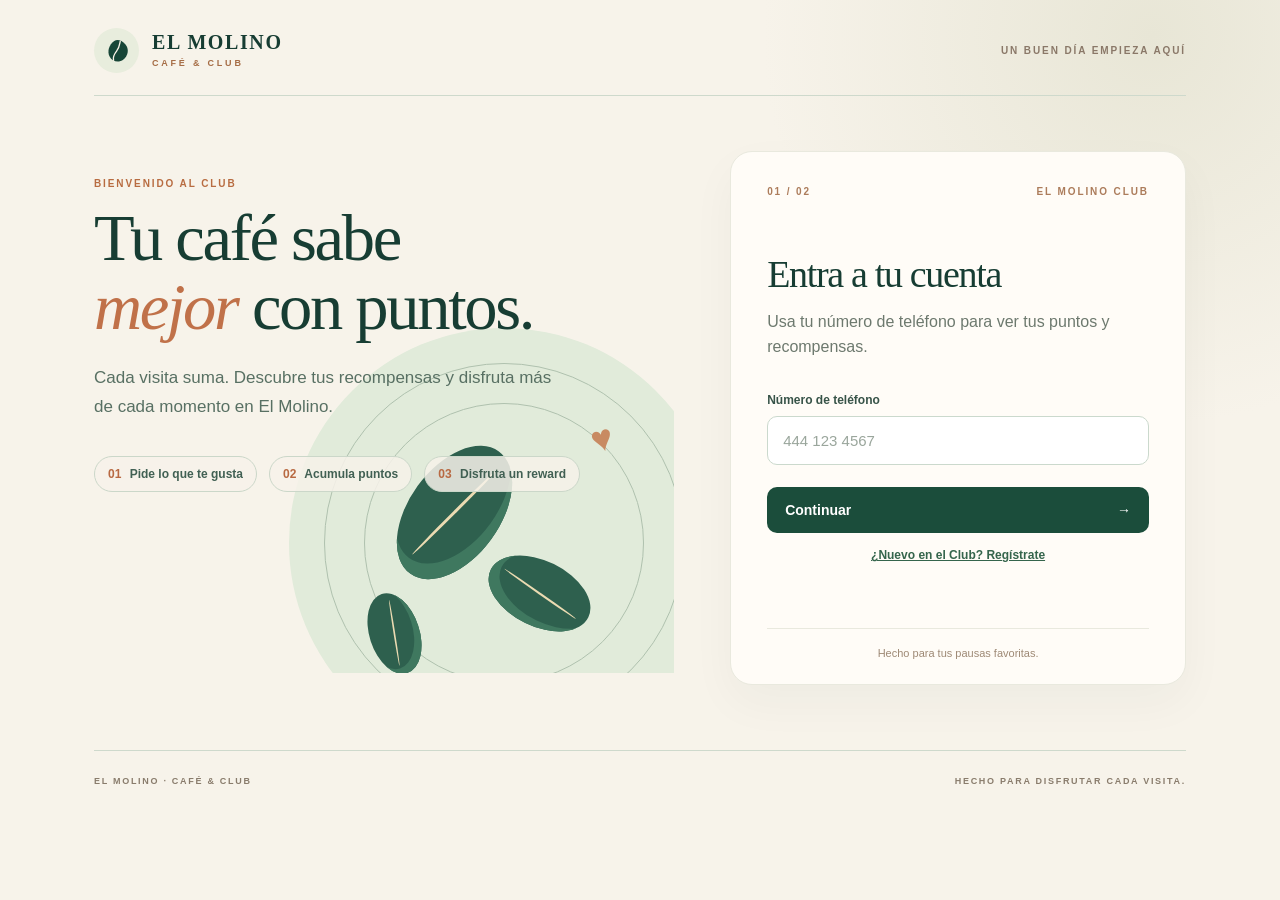
==== web/index.html @ f92db6df "Add Club web app and staff design" ====
<!doctype html>
<html lang="es-MX">
<head>
  <meta charset="utf-8"><meta name="viewport" content="width=device-width, initial-scale=1">
  <meta name="theme-color" content="#173d33"><meta name="description" content="El Molino Club: puntos y recompensas para cada visita.">
  <link rel="manifest" href="./manifest.webmanifest"><link rel="stylesheet" href="./styles.css"><title>El Molino Club</title>
</head>
<body class="customer-page">
  <main class="shell">
    <header class="site-header">
      <div class="brand"><span class="brand-mark" aria-hidden="true"><svg viewBox="0 0 64 64"><path d="M33 8c-14 5-23 17-21 31 2 13 15 21 28 16 13-5 20-18 15-31C50 11 41 7 33 8Z" fill="currentColor"/><path d="M46 13c-4 7-6 13-15 19-9 6-13 11-13 18" fill="none" stroke="#f8f2e6" stroke-width="3" stroke-linecap="round"/></svg></span><span class="brand-wordmark"><strong>EL MOLINO</strong><small>CAFÉ & CLUB</small></span></div>
      <span class="header-kicker">Un buen día empieza aquí</span>
    </header>

    <section id="login-view" class="login-layout">
      <div class="login-story">
        <p class="eyebrow">BIENVENIDO AL CLUB</p><h1>Tu café sabe<br><em>mejor</em> con puntos.</h1>
        <p class="story-copy">Cada visita suma. Descubre tus recompensas y disfruta más de cada momento en El Molino.</p>
        <div class="story-steps"><span><b>01</b> Pide lo que te gusta</span><span><b>02</b> Acumula puntos</span><span><b>03</b> Disfruta un reward</span></div>
        <div class="coffee-art" aria-hidden="true"><div class="art-ring ring-one"></div><div class="art-ring ring-two"></div><div class="art-bean bean-one"></div><div class="art-bean bean-two"></div><div class="art-bean bean-three"></div><span>♥</span></div>
      </div>
      <div class="login-panel card">
        <div class="panel-topline"><span>01 / 02</span><span>EL MOLINO CLUB</span></div>
        <h2>Entra a tu cuenta</h2><p class="muted">Usa tu número de teléfono para ver tus puntos y recompensas.</p>
        <form id="phone-form"><label for="phone">Número de teléfono</label><input id="phone" name="phone" type="tel" inputmode="tel" autocomplete="tel" placeholder="444 123 4567" required><button class="button-primary">Continuar <span aria-hidden="true">→</span></button></form>
        <form id="code-form" hidden><label for="code">Código de 6 dígitos</label><input id="code" name="code" type="text" inputmode="numeric" autocomplete="one-time-code" pattern="[0-9]{6}" maxlength="6" placeholder="000000" required><button class="button-primary">Entrar al Club <span aria-hidden="true">→</span></button><button class="link" type="button" id="change-phone">Usar otro número</button></form>
        <button id="show-registration" class="link auth-switch" type="button">¿Nuevo en el Club? Regístrate</button>
        <form id="registration-form" hidden><label for="registration-name">Tu nombre</label><input id="registration-name" type="text" autocomplete="name" required><label for="registration-phone">Número de teléfono</label><input id="registration-phone" type="tel" inputmode="tel" autocomplete="tel" required><label class="signup-consent"><input id="registration-consent" type="checkbox"><span>Quiero recibir novedades y rewards.</span></label><button class="button-primary">Recibir código <span aria-hidden="true">→</span></button></form>
        <form id="registration-code-form" hidden><label for="registration-code">Código de 6 dígitos</label><input id="registration-code" type="text" inputmode="numeric" autocomplete="one-time-code" pattern="[0-9]{6}" maxlength="6" placeholder="000000" required><button class="button-primary">Crear mi cuenta <span aria-hidden="true">→</span></button></form>
        <button id="back-to-login" class="link auth-switch" type="button" hidden>Ya tengo cuenta</button>
        <p id="login-message" class="message" aria-live="polite"></p><div class="panel-footer">Hecho para tus pausas favoritas.</div>
      </div>
    </section>

    <section id="club-view" hidden>
      <div class="welcome"><div><p class="eyebrow">TU ESPACIO EN EL MOLINO</p><h1>Hola, <span id="customer-name"></span><span class="welcome-dot">.</span></h1><p class="muted">Qué gusto tenerte de vuelta.</p></div><button id="logout" class="link">Cerrar sesión</button></div>
      <article class="points-card"><div class="points-art" aria-hidden="true"><i></i><i></i><i></i></div><div class="points-content"><p class="eyebrow">TU TARJETA DEL CLUB</p><span class="points-label">Puntos disponibles</span><strong id="points-balance">0</strong><span class="points-hint">Cada visita te acerca a algo delicioso.</span></div><div class="points-stamp">EL<br>MOLINO<br>CLUB</div></article>
      <nav class="section-nav" aria-label="Secciones del club"><a href="#campaign-section">Para ti</a><a href="#rewards-section">Rewards</a><a href="#purchases-section">Tus compras</a><a href="#redemptions-section">Tus canjes</a><a href="#profile-section">Tu perfil</a></nav>
      <div class="club-grid"><div class="club-main">
        <section id="campaign-section" class="content-section" hidden><div class="section-heading"><div><p class="eyebrow">SELECCIONADO PARA TI</p><h2>Algo especial</h2></div><span class="section-rule" aria-hidden="true"></span></div><div id="campaigns" class="campaigns"></div></section>
        <section id="rewards-section" class="content-section"><div class="section-heading"><div><p class="eyebrow">DISFRUTA MÁS</p><h2>Rewards para ti</h2></div><span class="section-rule" aria-hidden="true"></span></div><div id="rewards" class="rewards"></div><p id="rewards-message" class="message"></p></section>
        <section id="purchases-section" class="content-section"><div class="section-heading"><div><p class="eyebrow">TUS VISITAS</p><h2>Tus compras</h2></div><span class="section-rule" aria-hidden="true"></span></div><div id="purchases" class="purchases"></div></section>
        <section id="redemptions-section" class="content-section"><div class="section-heading"><div><p class="eyebrow">TUS BENEFICIOS</p><h2>Tus canjes</h2></div><span class="section-rule" aria-hidden="true"></span></div><div id="redemptions" class="rewards"></div></section>
      </div><section id="profile-section" class="profile card"><p class="eyebrow">SOBRE TI</p><h2>Tu perfil</h2><p class="muted">Mantén tus datos al día para que el Club se sienta tuyo.</p><form id="profile-form"><label for="profile-name">Nombre</label><input id="profile-name" type="text" required><label for="profile-email">Email</label><input id="profile-email" type="email"><label for="preferred-channel">Canal preferido</label><select id="preferred-channel"><option value="">Sin preferencia</option><option value="whatsapp">WhatsApp</option><option value="sms">SMS</option><option value="email">Email</option></select><label class="checkbox"><input id="marketing-consent" type="checkbox"><span>Quiero recibir novedades y rewards.</span></label><button class="button-primary">Guardar perfil</button><p id="profile-message" class="message" aria-live="polite"></p></form></section></div>
    </section>
    <footer class="site-footer"><span>EL MOLINO · CAFÉ & CLUB</span><span>Hecho para disfrutar cada visita.</span></footer>
  </main>
  <script src="./app.js" defer></script>
</body>
</html>
---- web/styles.css ----
:root{font-family:Arial,Helvetica,sans-serif;color:#173d33;background:#f7f3ea;font-synthesis:none}
*{box-sizing:border-box}
[hidden]{display:none!important}
html{scroll-behavior:smooth}
body{margin:0;min-width:320px;background:radial-gradient(circle at 90% 4%,#e8e6d6 0,transparent 27%),#f7f3ea}
button,input,select,textarea{font:inherit}
button{cursor:pointer}
a{color:inherit}
:focus-visible{outline:3px solid #d2894b;outline-offset:3px}
.shell{max-width:1160px;margin:auto;padding:28px 34px 20px;min-height:100vh}
.site-header{display:flex;align-items:center;justify-content:space-between;border-bottom:1px solid #ced9cc;padding-bottom:22px}
.brand{display:inline-flex;align-items:center;gap:13px;color:#173d33;text-decoration:none}
.brand-mark{display:grid;place-items:center;width:45px;height:45px;color:#174637;background:#e8eddd;border-radius:50%}
.brand-mark svg{width:28px;height:28px;transform:rotate(-18deg)}
.brand-wordmark strong,.brand-wordmark small{display:block;line-height:1.08}
.brand-wordmark strong{font-family:Georgia,serif;font-size:20px;letter-spacing:.08em}
.brand-wordmark small{margin-top:5px;font-size:9px;font-weight:800;letter-spacing:.31em;color:#a66d46}
.header-kicker,.eyebrow,.site-footer,.panel-topline{font-size:10px;font-weight:800;letter-spacing:.19em;text-transform:uppercase}
.header-kicker{color:#8a7868}
h1,h2,h3,p{margin-top:0}
h1,h2,h3{font-family:Georgia,'Times New Roman',serif;font-weight:normal;letter-spacing:-.035em}
h1{font-size:clamp(42px,5.2vw,72px);line-height:1.03}
h2{font-size:30px;line-height:1.15}
h3{font-size:21px;line-height:1.2}
.muted{color:#6d796e;line-height:1.58}
.eyebrow{color:#b86c41;margin-bottom:15px}
.login-layout{min-height:620px;display:grid;grid-template-columns:minmax(0,1.12fr) minmax(355px,.88fr);align-items:center;gap:56px;padding:55px 0 65px}
.login-story{position:relative;min-height:510px;padding-top:15px;overflow:hidden}
.login-story h1{max-width:600px;position:relative;z-index:1;margin-bottom:23px}
.login-story h1 em{font-style:italic;color:#c07149}
.story-copy{max-width:460px;position:relative;z-index:1;font-size:17px;line-height:1.7;color:#587063}
.story-steps{position:relative;z-index:1;display:flex;flex-wrap:wrap;gap:12px;margin-top:34px;max-width:520px}
.story-steps span{padding:10px 13px;border:1px solid #cbd7c9;background:#f7f3ead9;border-radius:999px;color:#416053;font-size:12px;font-weight:700;white-space:nowrap}
.story-steps b{color:#b86942;margin-right:5px}
.coffee-art{position:absolute;right:-45px;bottom:-85px;width:430px;height:430px;border-radius:50%;background:#dfebd9;opacity:.9}
.art-ring{position:absolute;border:1px solid #a8bca8;border-radius:50%}.ring-one{inset:35px}.ring-two{inset:75px}
.art-bean{position:absolute;width:91px;height:151px;background:#19513e;border-radius:50%;transform:rotate(36deg);box-shadow:inset -10px -12px 0 #2c6b51}
.art-bean:after{content:"";position:absolute;left:48%;top:9%;height:80%;width:3px;border-radius:50%;background:#ead9ac;transform:rotate(9deg)}
.bean-one{left:120px;top:109px}.bean-two{left:205px;top:190px;transform:rotate(116deg) scale(.72)}.bean-three{left:60px;top:230px;transform:rotate(-18deg) scale(.55)}
.coffee-art span{position:absolute;top:90px;right:106px;color:#c47f54;font-size:37px;transform:rotate(-15deg)}
.card{background:#fffcf7;border:1px solid #e9e9de;border-radius:22px;box-shadow:0 18px 46px #123d2b0a}
.login-panel{padding:34px 36px 25px;position:relative;z-index:2}
.panel-topline{display:flex;justify-content:space-between;color:#ac7c5b;margin-bottom:56px}
.login-panel h2{font-size:38px;margin:0 0 12px}
.login-panel>.muted{margin-bottom:34px}
label{display:block;font-size:12px;font-weight:800;color:#375348;margin:20px 0 9px}
input,select,textarea{width:100%;border:1px solid #cbd9cd;background:#fff;border-radius:10px;padding:14px 15px;font-size:15px;color:#173d33;min-height:49px}
input::placeholder{color:#9aa69c}
input:focus,select:focus,textarea:focus{border-color:#2e6d52;outline:3px solid #b2d0bb80}
button{border:0;border-radius:10px;background:#1b4d3b;color:#fff;padding:13px 18px;font-size:14px;font-weight:800;min-height:46px;transition:transform .15s,background .15s}
button:hover:not(:disabled){transform:translateY(-1px);background:#296149}
button:disabled{background:#c8d0c7;color:#617367;cursor:not-allowed}
.button-primary{width:100%;display:flex;align-items:center;justify-content:space-between;margin-top:22px}
.link{background:transparent;color:#35654c;padding:7px 0;text-decoration:underline;min-height:auto}
.link:hover:not(:disabled){background:transparent;color:#143e2d;transform:none}
.message{min-height:20px;margin:14px 0 0;font-size:13px;line-height:1.5;color:#2f7653}
.error{color:#a94132!important}
.panel-footer{border-top:1px solid #e9e9de;padding-top:18px;margin-top:25px;color:#9e8975;font-size:11px;text-align:center}
.auth-switch{display:block;margin:8px auto 0;font-size:12px}.signup-consent{display:flex;align-items:start;gap:10px;font-size:12px;font-weight:normal;line-height:1.5}.signup-consent input{width:17px;height:17px;min-height:0;flex:none;margin:0;accent-color:#1b4d3b}
.site-footer{display:flex;justify-content:space-between;gap:12px;border-top:1px solid #ced9cc;padding:25px 0;color:#897c6c;font-size:9px}
.welcome{display:flex;justify-content:space-between;align-items:start;gap:20px;padding-top:56px}
.welcome h1{font-size:clamp(38px,4vw,58px);margin:0 0 8px}.welcome .muted{margin:0}.welcome-dot{color:#c0774b}
.points-card{position:relative;overflow:hidden;min-height:300px;margin:38px 0 24px;padding:35px 42px;border-radius:24px;background:linear-gradient(115deg,#183f34,#226148);color:#f8f5e9;box-shadow:0 20px 50px #173d3330}
.points-content{position:relative;z-index:1;display:flex;flex-direction:column;align-items:start}.points-card .eyebrow{color:#eac396;margin:0 0 25px}
.points-label{font-size:14px;color:#d5e4d6}.points-card strong{font-family:Georgia,serif;font-size:clamp(82px,10vw,136px);line-height:1.05;font-weight:normal;letter-spacing:-.07em}
.points-hint{font-size:13px;color:#cfddce}.points-stamp{position:absolute;z-index:1;right:37px;top:35px;width:74px;height:74px;display:grid;place-items:center;border:1px solid #b9d4bd;border-radius:50%;font-size:10px;line-height:1.15;letter-spacing:.1em;text-align:center;color:#dae8d3;transform:rotate(13deg)}
.points-art{position:absolute;width:520px;height:520px;border:1px solid #ffffff25;border-radius:50%;right:-90px;top:-125px}.points-art:before,.points-art:after{content:"";position:absolute;border:1px solid #ffffff25;border-radius:50%}.points-art:before{inset:45px}.points-art:after{inset:95px}.points-art i{position:absolute;width:95px;height:145px;border-radius:50%;background:#ffffff13;transform:rotate(35deg)}.points-art i:nth-child(1){top:155px;left:130px}.points-art i:nth-child(2){top:65px;left:280px}.points-art i:nth-child(3){top:310px;left:325px}
.section-nav{display:flex;gap:8px;overflow:auto;padding:4px 0 19px;border-bottom:1px solid #d7dfd3;margin-bottom:28px;scrollbar-width:none}.section-nav a{flex:none;text-decoration:none;color:#557164;padding:10px 16px;border-radius:999px;font-size:12px;font-weight:800}.section-nav a:hover,.section-nav a:focus{background:#e5eedf;color:#1b4d3b}
.club-grid{display:grid;grid-template-columns:minmax(0,1.55fr) minmax(290px,.85fr);align-items:start;gap:34px;margin-bottom:65px}.club-main{min-width:0}.content-section{margin-bottom:38px;scroll-margin-top:25px}
.section-heading{display:flex;align-items:end;gap:18px;margin:0 0 18px}.section-heading .eyebrow{margin-bottom:7px}.section-heading h2{margin:0}.section-rule{flex:1;height:1px;background:#d4ddd1;margin-bottom:7px}
.purchases{display:grid;gap:12px;color:#69766b;font-size:13px}.purchase{padding:20px 23px;border:1px solid #e4e7dc;border-radius:16px;background:#fffcf7;box-shadow:0 5px 17px #173d3308}.purchase-heading{display:flex;justify-content:space-between;align-items:baseline;gap:16px}.purchase h3{font-size:19px;margin:0}.purchase-heading strong{color:#173d33;white-space:nowrap}.purchase-products{color:#69766b;line-height:1.5;margin:12px 0}.purchase-points{display:inline-block;padding:6px 10px;border-radius:999px;background:#e8eddd;color:#266348;font-size:12px;font-weight:800}
.campaigns,.rewards{display:grid;gap:12px}.campaign,.reward{border-radius:16px;padding:23px;background:#fffcf7;border:1px solid #e4e7dc;box-shadow:0 5px 17px #173d3308}.campaign{background:#efe4d2;border-color:#e4d4bd}.campaign .eyebrow{margin-bottom:10px}.campaign h3,.reward h3{margin:0 0 8px}.campaign p:not(.eyebrow),.reward p{color:#69766b;font-size:13px;line-height:1.5;margin:0}.campaign button{margin-top:18px;background:#bf7048}.reward{display:flex;justify-content:space-between;align-items:center;gap:20px}.reward strong{display:block;color:#bf7048;margin-top:15px;font-size:12px;letter-spacing:.06em;overflow-wrap:anywhere}.reward button{flex:none;background:#bb7048;white-space:nowrap}.reward button:hover:not(:disabled){background:#a65e39}.reward button:disabled{background:#e2e4dc;color:#718071}
.profile{padding:28px;scroll-margin-top:25px}.profile .eyebrow{margin-bottom:7px}.profile h2{margin-bottom:9px}.profile>.muted{font-size:13px}.profile label{margin-top:16px}.profile .checkbox{display:flex;gap:10px;align-items:start;font-size:12px;line-height:1.5;font-weight:normal}.profile .checkbox input{width:17px;height:17px;min-height:0;margin:0;flex:none;accent-color:#1b4d3b}
@media(max-width:850px){.shell{padding:20px}.login-layout{gap:25px;grid-template-columns:minmax(0,1fr) minmax(320px,.9fr)}.login-story{min-height:480px}.coffee-art{width:330px;height:330px;right:-90px;bottom:-30px}.bean-one{left:100px;top:70px}.bean-two{left:170px;top:135px}.bean-three{left:30px;top:165px}.club-grid{grid-template-columns:1fr}.profile{max-width:none}}
@media(max-width:680px){.shell{padding:18px 17px}.site-header{padding-bottom:16px}.header-kicker{display:none}.brand-mark{width:39px;height:39px}.brand-wordmark strong{font-size:18px}.login-layout{display:block;padding:28px 0}.login-story{min-height:270px;padding:0}.login-story h1{font-size:clamp(39px,11vw,60px);margin-bottom:12px}.story-copy{font-size:14px;max-width:310px}.story-steps{gap:6px;margin-top:16px}.story-steps span{font-size:10px;padding:7px 9px}.coffee-art{width:250px;height:250px;right:-105px;bottom:-50px;opacity:.45}.art-bean{transform:scale(.7)}.bean-one{left:80px;top:30px}.bean-two{left:120px;top:95px}.bean-three{left:0;top:110px}.login-panel{padding:26px 23px}.panel-topline{margin-bottom:22px}.login-panel h2{font-size:32px}.welcome{padding-top:35px}.welcome h1{font-size:40px}.welcome .link{font-size:12px;white-space:nowrap}.points-card{min-height:240px;padding:28px 26px;margin-top:27px}.points-card strong{font-size:92px}.points-stamp{right:22px;top:24px;width:57px;height:57px;font-size:8px}.points-art{right:-300px}.club-grid{gap:0}.reward{align-items:start;flex-direction:column;gap:13px}.reward button{width:100%}.site-footer{font-size:8px}}
@media(max-width:380px){.story-steps span:last-child{display:none}.points-card strong{font-size:76px}.welcome h1{font-size:34px}}
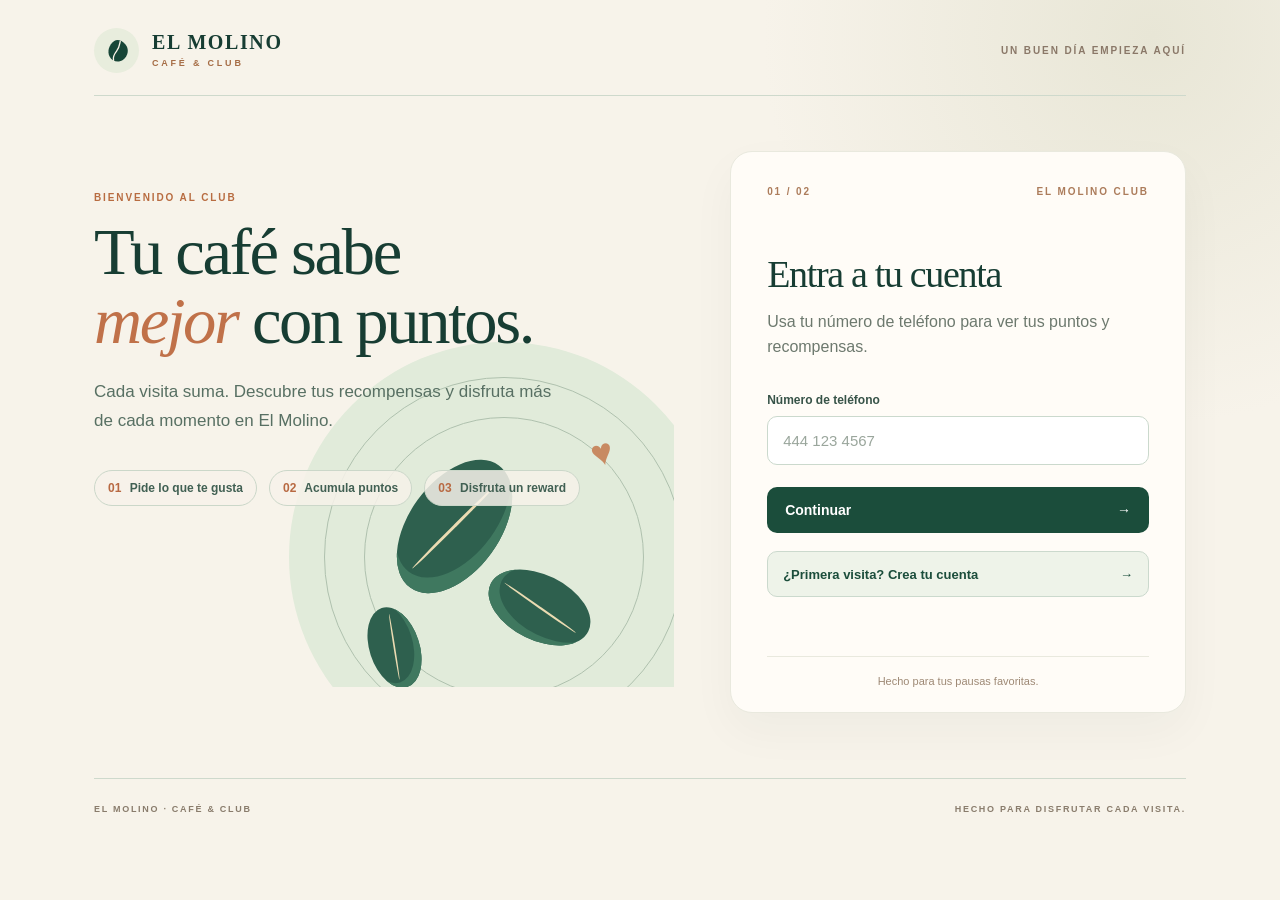
==== commit 29547325: "Guide first-time customers into registration" ====
--- a/web/index.html
+++ b/web/index.html
@@ -1,50 +1,50 @@
-<!doctype html>
-<html lang="es-MX">
-<head>
-  <meta charset="utf-8"><meta name="viewport" content="width=device-width, initial-scale=1">
-  <meta name="theme-color" content="#173d33"><meta name="description" content="El Molino Club: puntos y recompensas para cada visita.">
-  <link rel="manifest" href="./manifest.webmanifest"><link rel="stylesheet" href="./styles.css"><title>El Molino Club</title>
-</head>
-<body class="customer-page">
-  <main class="shell">
-    <header class="site-header">
-      <div class="brand"><span class="brand-mark" aria-hidden="true"><svg viewBox="0 0 64 64"><path d="M33 8c-14 5-23 17-21 31 2 13 15 21 28 16 13-5 20-18 15-31C50 11 41 7 33 8Z" fill="currentColor"/><path d="M46 13c-4 7-6 13-15 19-9 6-13 11-13 18" fill="none" stroke="#f8f2e6" stroke-width="3" stroke-linecap="round"/></svg></span><span class="brand-wordmark"><strong>EL MOLINO</strong><small>CAFÉ & CLUB</small></span></div>
-      <span class="header-kicker">Un buen día empieza aquí</span>
-    </header>
-
-    <section id="login-view" class="login-layout">
-      <div class="login-story">
-        <p class="eyebrow">BIENVENIDO AL CLUB</p><h1>Tu café sabe<br><em>mejor</em> con puntos.</h1>
-        <p class="story-copy">Cada visita suma. Descubre tus recompensas y disfruta más de cada momento en El Molino.</p>
-        <div class="story-steps"><span><b>01</b> Pide lo que te gusta</span><span><b>02</b> Acumula puntos</span><span><b>03</b> Disfruta un reward</span></div>
-        <div class="coffee-art" aria-hidden="true"><div class="art-ring ring-one"></div><div class="art-ring ring-two"></div><div class="art-bean bean-one"></div><div class="art-bean bean-two"></div><div class="art-bean bean-three"></div><span>♥</span></div>
-      </div>
-      <div class="login-panel card">
-        <div class="panel-topline"><span>01 / 02</span><span>EL MOLINO CLUB</span></div>
-        <h2>Entra a tu cuenta</h2><p class="muted">Usa tu número de teléfono para ver tus puntos y recompensas.</p>
-        <form id="phone-form"><label for="phone">Número de teléfono</label><input id="phone" name="phone" type="tel" inputmode="tel" autocomplete="tel" placeholder="444 123 4567" required><button class="button-primary">Continuar <span aria-hidden="true">→</span></button></form>
-        <form id="code-form" hidden><label for="code">Código de 6 dígitos</label><input id="code" name="code" type="text" inputmode="numeric" autocomplete="one-time-code" pattern="[0-9]{6}" maxlength="6" placeholder="000000" required><button class="button-primary">Entrar al Club <span aria-hidden="true">→</span></button><button class="link" type="button" id="change-phone">Usar otro número</button></form>
-        <button id="show-registration" class="link auth-switch" type="button">¿Nuevo en el Club? Regístrate</button>
-        <form id="registration-form" hidden><label for="registration-name">Tu nombre</label><input id="registration-name" type="text" autocomplete="name" required><label for="registration-phone">Número de teléfono</label><input id="registration-phone" type="tel" inputmode="tel" autocomplete="tel" required><label class="signup-consent"><input id="registration-consent" type="checkbox"><span>Quiero recibir novedades y rewards.</span></label><button class="button-primary">Recibir código <span aria-hidden="true">→</span></button></form>
-        <form id="registration-code-form" hidden><label for="registration-code">Código de 6 dígitos</label><input id="registration-code" type="text" inputmode="numeric" autocomplete="one-time-code" pattern="[0-9]{6}" maxlength="6" placeholder="000000" required><button class="button-primary">Crear mi cuenta <span aria-hidden="true">→</span></button></form>
-        <button id="back-to-login" class="link auth-switch" type="button" hidden>Ya tengo cuenta</button>
-        <p id="login-message" class="message" aria-live="polite"></p><div class="panel-footer">Hecho para tus pausas favoritas.</div>
-      </div>
-    </section>
-
-    <section id="club-view" hidden>
-      <div class="welcome"><div><p class="eyebrow">TU ESPACIO EN EL MOLINO</p><h1>Hola, <span id="customer-name"></span><span class="welcome-dot">.</span></h1><p class="muted">Qué gusto tenerte de vuelta.</p></div><button id="logout" class="link">Cerrar sesión</button></div>
-      <article class="points-card"><div class="points-art" aria-hidden="true"><i></i><i></i><i></i></div><div class="points-content"><p class="eyebrow">TU TARJETA DEL CLUB</p><span class="points-label">Puntos disponibles</span><strong id="points-balance">0</strong><span class="points-hint">Cada visita te acerca a algo delicioso.</span></div><div class="points-stamp">EL<br>MOLINO<br>CLUB</div></article>
-      <nav class="section-nav" aria-label="Secciones del club"><a href="#campaign-section">Para ti</a><a href="#rewards-section">Rewards</a><a href="#purchases-section">Tus compras</a><a href="#redemptions-section">Tus canjes</a><a href="#profile-section">Tu perfil</a></nav>
-      <div class="club-grid"><div class="club-main">
-        <section id="campaign-section" class="content-section" hidden><div class="section-heading"><div><p class="eyebrow">SELECCIONADO PARA TI</p><h2>Algo especial</h2></div><span class="section-rule" aria-hidden="true"></span></div><div id="campaigns" class="campaigns"></div></section>
-        <section id="rewards-section" class="content-section"><div class="section-heading"><div><p class="eyebrow">DISFRUTA MÁS</p><h2>Rewards para ti</h2></div><span class="section-rule" aria-hidden="true"></span></div><div id="rewards" class="rewards"></div><p id="rewards-message" class="message"></p></section>
-        <section id="purchases-section" class="content-section"><div class="section-heading"><div><p class="eyebrow">TUS VISITAS</p><h2>Tus compras</h2></div><span class="section-rule" aria-hidden="true"></span></div><div id="purchases" class="purchases"></div></section>
-        <section id="redemptions-section" class="content-section"><div class="section-heading"><div><p class="eyebrow">TUS BENEFICIOS</p><h2>Tus canjes</h2></div><span class="section-rule" aria-hidden="true"></span></div><div id="redemptions" class="rewards"></div></section>
-      </div><section id="profile-section" class="profile card"><p class="eyebrow">SOBRE TI</p><h2>Tu perfil</h2><p class="muted">Mantén tus datos al día para que el Club se sienta tuyo.</p><form id="profile-form"><label for="profile-name">Nombre</label><input id="profile-name" type="text" required><label for="profile-email">Email</label><input id="profile-email" type="email"><label for="preferred-channel">Canal preferido</label><select id="preferred-channel"><option value="">Sin preferencia</option><option value="whatsapp">WhatsApp</option><option value="sms">SMS</option><option value="email">Email</option></select><label class="checkbox"><input id="marketing-consent" type="checkbox"><span>Quiero recibir novedades y rewards.</span></label><button class="button-primary">Guardar perfil</button><p id="profile-message" class="message" aria-live="polite"></p></form></section></div>
-    </section>
-    <footer class="site-footer"><span>EL MOLINO · CAFÉ & CLUB</span><span>Hecho para disfrutar cada visita.</span></footer>
-  </main>
-  <script src="./app.js" defer></script>
-</body>
-</html>
+<!doctype html>
+<html lang="es-MX">
+<head>
+  <meta charset="utf-8"><meta name="viewport" content="width=device-width, initial-scale=1">
+  <meta name="theme-color" content="#173d33"><meta name="description" content="El Molino Club: puntos y recompensas para cada visita.">
+  <link rel="manifest" href="./manifest.webmanifest"><link rel="stylesheet" href="./styles.css"><title>El Molino Club</title>
+</head>
+<body class="customer-page">
+  <main class="shell">
+    <header class="site-header">
+      <div class="brand"><span class="brand-mark" aria-hidden="true"><svg viewBox="0 0 64 64"><path d="M33 8c-14 5-23 17-21 31 2 13 15 21 28 16 13-5 20-18 15-31C50 11 41 7 33 8Z" fill="currentColor"/><path d="M46 13c-4 7-6 13-15 19-9 6-13 11-13 18" fill="none" stroke="#f8f2e6" stroke-width="3" stroke-linecap="round"/></svg></span><span class="brand-wordmark"><strong>EL MOLINO</strong><small>CAFÉ & CLUB</small></span></div>
+      <span class="header-kicker">Un buen día empieza aquí</span>
+    </header>
+
+    <section id="login-view" class="login-layout">
+      <div class="login-story">
+        <p class="eyebrow">BIENVENIDO AL CLUB</p><h1>Tu café sabe<br><em>mejor</em> con puntos.</h1>
+        <p class="story-copy">Cada visita suma. Descubre tus recompensas y disfruta más de cada momento en El Molino.</p>
+        <div class="story-steps"><span><b>01</b> Pide lo que te gusta</span><span><b>02</b> Acumula puntos</span><span><b>03</b> Disfruta un reward</span></div>
+        <div class="coffee-art" aria-hidden="true"><div class="art-ring ring-one"></div><div class="art-ring ring-two"></div><div class="art-bean bean-one"></div><div class="art-bean bean-two"></div><div class="art-bean bean-three"></div><span>♥</span></div>
+      </div>
+      <div class="login-panel card">
+        <div class="panel-topline"><span>01 / 02</span><span>EL MOLINO CLUB</span></div>
+        <h2 id="auth-title">Entra a tu cuenta</h2><p id="auth-description" class="muted">Usa tu número de teléfono para ver tus puntos y recompensas.</p>
+        <form id="phone-form"><label for="phone">Número de teléfono</label><input id="phone" name="phone" type="tel" inputmode="tel" autocomplete="tel" placeholder="444 123 4567" required><button class="button-primary">Continuar <span aria-hidden="true">→</span></button></form>
+        <form id="code-form" hidden><label for="code">Código de 6 dígitos</label><input id="code" name="code" type="text" inputmode="numeric" autocomplete="one-time-code" pattern="[0-9]{6}" maxlength="6" placeholder="000000" required><button class="button-primary">Entrar al Club <span aria-hidden="true">→</span></button><div class="code-actions"><button class="link" type="button" id="change-phone">Usar otro número</button><button class="link resend-code" type="button" id="resend-login-code" disabled>Reenviar código</button></div></form>
+        <button id="show-registration" class="auth-switch" type="button">¿Primera visita? Crea tu cuenta <span aria-hidden="true">→</span></button>
+        <form id="registration-form" hidden><label for="registration-name">Tu nombre</label><input id="registration-name" type="text" autocomplete="name" required><label for="registration-phone">Número de teléfono</label><input id="registration-phone" type="tel" inputmode="tel" autocomplete="tel" required><label class="signup-consent"><input id="registration-consent" type="checkbox"><span>Quiero recibir novedades y rewards.</span></label><button class="button-primary">Recibir código <span aria-hidden="true">→</span></button></form>
+        <form id="registration-code-form" hidden><p class="form-hint">Introduce el código solicitado desde esta pantalla de registro.</p><label for="registration-code">Código de 6 dígitos</label><input id="registration-code" type="text" inputmode="numeric" autocomplete="one-time-code" pattern="[0-9]{6}" maxlength="6" placeholder="000000" required><button class="button-primary">Crear mi cuenta <span aria-hidden="true">→</span></button><button class="link resend-code" type="button" id="resend-registration-code" disabled>Reenviar código</button></form>
+        <button id="back-to-login" class="link auth-switch" type="button" hidden>Ya tengo cuenta</button>
+        <p id="login-message" class="message" aria-live="polite"></p><a id="online-club-link" class="online-club-link" href="https://el-molino-club.onrender.com/" hidden>Abrir el Club en línea <span aria-hidden="true">↗</span></a><button id="session-retry" class="button-primary" type="button" hidden>Volver a cargar <span aria-hidden="true">→</span></button><div class="panel-footer">Hecho para tus pausas favoritas.</div>
+      </div>
+    </section>
+
+    <section id="club-view" hidden>
+      <div class="welcome"><div><p class="eyebrow">TU ESPACIO EN EL MOLINO</p><h1>Hola, <span id="customer-name"></span><span class="welcome-dot">.</span></h1><p class="muted">Qué gusto tenerte de vuelta.</p></div><button id="logout" class="link">Cerrar sesión</button></div>
+      <article class="points-card"><div class="points-art" aria-hidden="true"><i></i><i></i><i></i></div><div class="points-content"><p class="eyebrow">TU TARJETA DEL CLUB</p><span class="points-label">Puntos disponibles</span><strong id="points-balance">0</strong><span class="points-hint">Cada visita te acerca a algo delicioso.</span></div><div class="points-stamp">EL<br>MOLINO<br>CLUB</div></article>
+      <nav class="section-nav" aria-label="Secciones del club"><a href="#campaign-section">Para ti</a><a href="#rewards-section">Rewards</a><a href="#purchases-section">Tus compras</a><a href="#redemptions-section">Tus canjes</a><a href="#profile-section">Tu perfil</a></nav>
+      <div class="club-grid"><div class="club-main">
+        <section id="campaign-section" class="content-section" hidden><div class="section-heading"><div><p class="eyebrow">SELECCIONADO PARA TI</p><h2>Algo especial</h2></div><span class="section-rule" aria-hidden="true"></span></div><div id="campaigns" class="campaigns"></div></section>
+        <section id="rewards-section" class="content-section"><div class="section-heading"><div><p class="eyebrow">DISFRUTA MÁS</p><h2>Rewards para ti</h2></div><span class="section-rule" aria-hidden="true"></span></div><div id="rewards" class="rewards"></div><p id="rewards-message" class="message"></p></section>
+        <section id="purchases-section" class="content-section"><div class="section-heading"><div><p class="eyebrow">TUS VISITAS</p><h2>Tus compras</h2></div><span class="section-rule" aria-hidden="true"></span></div><div id="purchases" class="purchases"></div></section>
+        <section id="redemptions-section" class="content-section"><div class="section-heading"><div><p class="eyebrow">TUS BENEFICIOS</p><h2>Tus canjes</h2></div><span class="section-rule" aria-hidden="true"></span></div><div id="redemptions" class="rewards"></div></section>
+      </div><section id="profile-section" class="profile card"><p class="eyebrow">SOBRE TI</p><h2>Tu perfil</h2><p class="muted">Mantén tus datos al día para que el Club se sienta tuyo.</p><form id="profile-form"><label for="profile-name">Nombre</label><input id="profile-name" type="text" required><label for="profile-email">Email</label><input id="profile-email" type="email"><label for="preferred-channel">Canal preferido</label><select id="preferred-channel"><option value="">Sin preferencia</option><option value="whatsapp">WhatsApp</option><option value="sms">SMS</option><option value="email">Email</option></select><label class="checkbox"><input id="marketing-consent" type="checkbox"><span>Quiero recibir novedades y rewards.</span></label><button class="button-primary">Guardar perfil</button><p id="profile-message" class="message" aria-live="polite"></p></form></section></div>
+    </section>
+    <footer class="site-footer"><span>EL MOLINO · CAFÉ & CLUB</span><span>Hecho para disfrutar cada visita.</span></footer>
+  </main>
+  <script src="./app.js" defer></script>
+</body>
+</html>
--- a/web/styles.css
+++ b/web/styles.css
@@ -1,76 +1,80 @@
-:root{font-family:Arial,Helvetica,sans-serif;color:#173d33;background:#f7f3ea;font-synthesis:none}
-*{box-sizing:border-box}
-[hidden]{display:none!important}
-html{scroll-behavior:smooth}
-body{margin:0;min-width:320px;background:radial-gradient(circle at 90% 4%,#e8e6d6 0,transparent 27%),#f7f3ea}
-button,input,select,textarea{font:inherit}
-button{cursor:pointer}
-a{color:inherit}
-:focus-visible{outline:3px solid #d2894b;outline-offset:3px}
-.shell{max-width:1160px;margin:auto;padding:28px 34px 20px;min-height:100vh}
-.site-header{display:flex;align-items:center;justify-content:space-between;border-bottom:1px solid #ced9cc;padding-bottom:22px}
-.brand{display:inline-flex;align-items:center;gap:13px;color:#173d33;text-decoration:none}
-.brand-mark{display:grid;place-items:center;width:45px;height:45px;color:#174637;background:#e8eddd;border-radius:50%}
-.brand-mark svg{width:28px;height:28px;transform:rotate(-18deg)}
-.brand-wordmark strong,.brand-wordmark small{display:block;line-height:1.08}
-.brand-wordmark strong{font-family:Georgia,serif;font-size:20px;letter-spacing:.08em}
-.brand-wordmark small{margin-top:5px;font-size:9px;font-weight:800;letter-spacing:.31em;color:#a66d46}
-.header-kicker,.eyebrow,.site-footer,.panel-topline{font-size:10px;font-weight:800;letter-spacing:.19em;text-transform:uppercase}
-.header-kicker{color:#8a7868}
-h1,h2,h3,p{margin-top:0}
-h1,h2,h3{font-family:Georgia,'Times New Roman',serif;font-weight:normal;letter-spacing:-.035em}
-h1{font-size:clamp(42px,5.2vw,72px);line-height:1.03}
-h2{font-size:30px;line-height:1.15}
-h3{font-size:21px;line-height:1.2}
-.muted{color:#6d796e;line-height:1.58}
-.eyebrow{color:#b86c41;margin-bottom:15px}
-.login-layout{min-height:620px;display:grid;grid-template-columns:minmax(0,1.12fr) minmax(355px,.88fr);align-items:center;gap:56px;padding:55px 0 65px}
-.login-story{position:relative;min-height:510px;padding-top:15px;overflow:hidden}
-.login-story h1{max-width:600px;position:relative;z-index:1;margin-bottom:23px}
-.login-story h1 em{font-style:italic;color:#c07149}
-.story-copy{max-width:460px;position:relative;z-index:1;font-size:17px;line-height:1.7;color:#587063}
-.story-steps{position:relative;z-index:1;display:flex;flex-wrap:wrap;gap:12px;margin-top:34px;max-width:520px}
-.story-steps span{padding:10px 13px;border:1px solid #cbd7c9;background:#f7f3ead9;border-radius:999px;color:#416053;font-size:12px;font-weight:700;white-space:nowrap}
-.story-steps b{color:#b86942;margin-right:5px}
-.coffee-art{position:absolute;right:-45px;bottom:-85px;width:430px;height:430px;border-radius:50%;background:#dfebd9;opacity:.9}
-.art-ring{position:absolute;border:1px solid #a8bca8;border-radius:50%}.ring-one{inset:35px}.ring-two{inset:75px}
-.art-bean{position:absolute;width:91px;height:151px;background:#19513e;border-radius:50%;transform:rotate(36deg);box-shadow:inset -10px -12px 0 #2c6b51}
-.art-bean:after{content:"";position:absolute;left:48%;top:9%;height:80%;width:3px;border-radius:50%;background:#ead9ac;transform:rotate(9deg)}
-.bean-one{left:120px;top:109px}.bean-two{left:205px;top:190px;transform:rotate(116deg) scale(.72)}.bean-three{left:60px;top:230px;transform:rotate(-18deg) scale(.55)}
-.coffee-art span{position:absolute;top:90px;right:106px;color:#c47f54;font-size:37px;transform:rotate(-15deg)}
-.card{background:#fffcf7;border:1px solid #e9e9de;border-radius:22px;box-shadow:0 18px 46px #123d2b0a}
-.login-panel{padding:34px 36px 25px;position:relative;z-index:2}
-.panel-topline{display:flex;justify-content:space-between;color:#ac7c5b;margin-bottom:56px}
-.login-panel h2{font-size:38px;margin:0 0 12px}
-.login-panel>.muted{margin-bottom:34px}
-label{display:block;font-size:12px;font-weight:800;color:#375348;margin:20px 0 9px}
-input,select,textarea{width:100%;border:1px solid #cbd9cd;background:#fff;border-radius:10px;padding:14px 15px;font-size:15px;color:#173d33;min-height:49px}
-input::placeholder{color:#9aa69c}
-input:focus,select:focus,textarea:focus{border-color:#2e6d52;outline:3px solid #b2d0bb80}
-button{border:0;border-radius:10px;background:#1b4d3b;color:#fff;padding:13px 18px;font-size:14px;font-weight:800;min-height:46px;transition:transform .15s,background .15s}
-button:hover:not(:disabled){transform:translateY(-1px);background:#296149}
-button:disabled{background:#c8d0c7;color:#617367;cursor:not-allowed}
+:root{font-family:Arial,Helvetica,sans-serif;color:#173d33;background:#f7f3ea;font-synthesis:none}
+*{box-sizing:border-box}
+[hidden]{display:none!important}
+html{scroll-behavior:smooth}
+body{margin:0;min-width:320px;background:radial-gradient(circle at 90% 4%,#e8e6d6 0,transparent 27%),#f7f3ea}
+button,input,select,textarea{font:inherit}
+button{cursor:pointer}
+a{color:inherit}
+:focus-visible{outline:3px solid #d2894b;outline-offset:3px}
+.shell{max-width:1160px;margin:auto;padding:28px 34px 20px;min-height:100vh}
+.site-header{display:flex;align-items:center;justify-content:space-between;border-bottom:1px solid #ced9cc;padding-bottom:22px}
+.brand{display:inline-flex;align-items:center;gap:13px;color:#173d33;text-decoration:none}
+.brand-mark{display:grid;place-items:center;width:45px;height:45px;color:#174637;background:#e8eddd;border-radius:50%}
+.brand-mark svg{width:28px;height:28px;transform:rotate(-18deg)}
+.brand-wordmark strong,.brand-wordmark small{display:block;line-height:1.08}
+.brand-wordmark strong{font-family:Georgia,serif;font-size:20px;letter-spacing:.08em}
+.brand-wordmark small{margin-top:5px;font-size:9px;font-weight:800;letter-spacing:.31em;color:#a66d46}
+.header-kicker,.eyebrow,.site-footer,.panel-topline{font-size:10px;font-weight:800;letter-spacing:.19em;text-transform:uppercase}
+.header-kicker{color:#8a7868}
+h1,h2,h3,p{margin-top:0}
+h1,h2,h3{font-family:Georgia,'Times New Roman',serif;font-weight:normal;letter-spacing:-.035em}
+h1{font-size:clamp(42px,5.2vw,72px);line-height:1.03}
+h2{font-size:30px;line-height:1.15}
+h3{font-size:21px;line-height:1.2}
+.muted{color:#6d796e;line-height:1.58}
+.eyebrow{color:#b86c41;margin-bottom:15px}
+.login-layout{min-height:620px;display:grid;grid-template-columns:minmax(0,1.12fr) minmax(355px,.88fr);align-items:center;gap:56px;padding:55px 0 65px}
+.login-story{position:relative;min-height:510px;padding-top:15px;overflow:hidden}
+.login-story h1{max-width:600px;position:relative;z-index:1;margin-bottom:23px}
+.login-story h1 em{font-style:italic;color:#c07149}
+.story-copy{max-width:460px;position:relative;z-index:1;font-size:17px;line-height:1.7;color:#587063}
+.story-steps{position:relative;z-index:1;display:flex;flex-wrap:wrap;gap:12px;margin-top:34px;max-width:520px}
+.story-steps span{padding:10px 13px;border:1px solid #cbd7c9;background:#f7f3ead9;border-radius:999px;color:#416053;font-size:12px;font-weight:700;white-space:nowrap}
+.story-steps b{color:#b86942;margin-right:5px}
+.coffee-art{position:absolute;right:-45px;bottom:-85px;width:430px;height:430px;border-radius:50%;background:#dfebd9;opacity:.9}
+.art-ring{position:absolute;border:1px solid #a8bca8;border-radius:50%}.ring-one{inset:35px}.ring-two{inset:75px}
+.art-bean{position:absolute;width:91px;height:151px;background:#19513e;border-radius:50%;transform:rotate(36deg);box-shadow:inset -10px -12px 0 #2c6b51}
+.art-bean:after{content:"";position:absolute;left:48%;top:9%;height:80%;width:3px;border-radius:50%;background:#ead9ac;transform:rotate(9deg)}
+.bean-one{left:120px;top:109px}.bean-two{left:205px;top:190px;transform:rotate(116deg) scale(.72)}.bean-three{left:60px;top:230px;transform:rotate(-18deg) scale(.55)}
+.coffee-art span{position:absolute;top:90px;right:106px;color:#c47f54;font-size:37px;transform:rotate(-15deg)}
+.card{background:#fffcf7;border:1px solid #e9e9de;border-radius:22px;box-shadow:0 18px 46px #123d2b0a}
+.login-panel{padding:34px 36px 25px;position:relative;z-index:2}
+.panel-topline{display:flex;justify-content:space-between;color:#ac7c5b;margin-bottom:56px}
+.login-panel h2{font-size:38px;margin:0 0 12px}
+.login-panel>.muted{margin-bottom:34px}
+label{display:block;font-size:12px;font-weight:800;color:#375348;margin:20px 0 9px}
+input,select,textarea{width:100%;border:1px solid #cbd9cd;background:#fff;border-radius:10px;padding:14px 15px;font-size:15px;color:#173d33;min-height:49px}
+input::placeholder{color:#9aa69c}
+input:focus,select:focus,textarea:focus{border-color:#2e6d52;outline:3px solid #b2d0bb80}
+button{border:0;border-radius:10px;background:#1b4d3b;color:#fff;padding:13px 18px;font-size:14px;font-weight:800;min-height:46px;transition:transform .15s,background .15s}
+button:hover:not(:disabled){transform:translateY(-1px);background:#296149}
+button:disabled{background:#c8d0c7;color:#617367;cursor:not-allowed}
 .button-primary{width:100%;display:flex;align-items:center;justify-content:space-between;margin-top:22px}
-.link{background:transparent;color:#35654c;padding:7px 0;text-decoration:underline;min-height:auto}
-.link:hover:not(:disabled){background:transparent;color:#143e2d;transform:none}
-.message{min-height:20px;margin:14px 0 0;font-size:13px;line-height:1.5;color:#2f7653}
-.error{color:#a94132!important}
-.panel-footer{border-top:1px solid #e9e9de;padding-top:18px;margin-top:25px;color:#9e8975;font-size:11px;text-align:center}
-.auth-switch{display:block;margin:8px auto 0;font-size:12px}.signup-consent{display:flex;align-items:start;gap:10px;font-size:12px;font-weight:normal;line-height:1.5}.signup-consent input{width:17px;height:17px;min-height:0;flex:none;margin:0;accent-color:#1b4d3b}
-.site-footer{display:flex;justify-content:space-between;gap:12px;border-top:1px solid #ced9cc;padding:25px 0;color:#897c6c;font-size:9px}
-.welcome{display:flex;justify-content:space-between;align-items:start;gap:20px;padding-top:56px}
-.welcome h1{font-size:clamp(38px,4vw,58px);margin:0 0 8px}.welcome .muted{margin:0}.welcome-dot{color:#c0774b}
-.points-card{position:relative;overflow:hidden;min-height:300px;margin:38px 0 24px;padding:35px 42px;border-radius:24px;background:linear-gradient(115deg,#183f34,#226148);color:#f8f5e9;box-shadow:0 20px 50px #173d3330}
-.points-content{position:relative;z-index:1;display:flex;flex-direction:column;align-items:start}.points-card .eyebrow{color:#eac396;margin:0 0 25px}
-.points-label{font-size:14px;color:#d5e4d6}.points-card strong{font-family:Georgia,serif;font-size:clamp(82px,10vw,136px);line-height:1.05;font-weight:normal;letter-spacing:-.07em}
-.points-hint{font-size:13px;color:#cfddce}.points-stamp{position:absolute;z-index:1;right:37px;top:35px;width:74px;height:74px;display:grid;place-items:center;border:1px solid #b9d4bd;border-radius:50%;font-size:10px;line-height:1.15;letter-spacing:.1em;text-align:center;color:#dae8d3;transform:rotate(13deg)}
-.points-art{position:absolute;width:520px;height:520px;border:1px solid #ffffff25;border-radius:50%;right:-90px;top:-125px}.points-art:before,.points-art:after{content:"";position:absolute;border:1px solid #ffffff25;border-radius:50%}.points-art:before{inset:45px}.points-art:after{inset:95px}.points-art i{position:absolute;width:95px;height:145px;border-radius:50%;background:#ffffff13;transform:rotate(35deg)}.points-art i:nth-child(1){top:155px;left:130px}.points-art i:nth-child(2){top:65px;left:280px}.points-art i:nth-child(3){top:310px;left:325px}
-.section-nav{display:flex;gap:8px;overflow:auto;padding:4px 0 19px;border-bottom:1px solid #d7dfd3;margin-bottom:28px;scrollbar-width:none}.section-nav a{flex:none;text-decoration:none;color:#557164;padding:10px 16px;border-radius:999px;font-size:12px;font-weight:800}.section-nav a:hover,.section-nav a:focus{background:#e5eedf;color:#1b4d3b}
-.club-grid{display:grid;grid-template-columns:minmax(0,1.55fr) minmax(290px,.85fr);align-items:start;gap:34px;margin-bottom:65px}.club-main{min-width:0}.content-section{margin-bottom:38px;scroll-margin-top:25px}
-.section-heading{display:flex;align-items:end;gap:18px;margin:0 0 18px}.section-heading .eyebrow{margin-bottom:7px}.section-heading h2{margin:0}.section-rule{flex:1;height:1px;background:#d4ddd1;margin-bottom:7px}
-.purchases{display:grid;gap:12px;color:#69766b;font-size:13px}.purchase{padding:20px 23px;border:1px solid #e4e7dc;border-radius:16px;background:#fffcf7;box-shadow:0 5px 17px #173d3308}.purchase-heading{display:flex;justify-content:space-between;align-items:baseline;gap:16px}.purchase h3{font-size:19px;margin:0}.purchase-heading strong{color:#173d33;white-space:nowrap}.purchase-products{color:#69766b;line-height:1.5;margin:12px 0}.purchase-points{display:inline-block;padding:6px 10px;border-radius:999px;background:#e8eddd;color:#266348;font-size:12px;font-weight:800}
-.campaigns,.rewards{display:grid;gap:12px}.campaign,.reward{border-radius:16px;padding:23px;background:#fffcf7;border:1px solid #e4e7dc;box-shadow:0 5px 17px #173d3308}.campaign{background:#efe4d2;border-color:#e4d4bd}.campaign .eyebrow{margin-bottom:10px}.campaign h3,.reward h3{margin:0 0 8px}.campaign p:not(.eyebrow),.reward p{color:#69766b;font-size:13px;line-height:1.5;margin:0}.campaign button{margin-top:18px;background:#bf7048}.reward{display:flex;justify-content:space-between;align-items:center;gap:20px}.reward strong{display:block;color:#bf7048;margin-top:15px;font-size:12px;letter-spacing:.06em;overflow-wrap:anywhere}.reward button{flex:none;background:#bb7048;white-space:nowrap}.reward button:hover:not(:disabled){background:#a65e39}.reward button:disabled{background:#e2e4dc;color:#718071}
-.profile{padding:28px;scroll-margin-top:25px}.profile .eyebrow{margin-bottom:7px}.profile h2{margin-bottom:9px}.profile>.muted{font-size:13px}.profile label{margin-top:16px}.profile .checkbox{display:flex;gap:10px;align-items:start;font-size:12px;line-height:1.5;font-weight:normal}.profile .checkbox input{width:17px;height:17px;min-height:0;margin:0;flex:none;accent-color:#1b4d3b}
-@media(max-width:850px){.shell{padding:20px}.login-layout{gap:25px;grid-template-columns:minmax(0,1fr) minmax(320px,.9fr)}.login-story{min-height:480px}.coffee-art{width:330px;height:330px;right:-90px;bottom:-30px}.bean-one{left:100px;top:70px}.bean-two{left:170px;top:135px}.bean-three{left:30px;top:165px}.club-grid{grid-template-columns:1fr}.profile{max-width:none}}
-@media(max-width:680px){.shell{padding:18px 17px}.site-header{padding-bottom:16px}.header-kicker{display:none}.brand-mark{width:39px;height:39px}.brand-wordmark strong{font-size:18px}.login-layout{display:block;padding:28px 0}.login-story{min-height:270px;padding:0}.login-story h1{font-size:clamp(39px,11vw,60px);margin-bottom:12px}.story-copy{font-size:14px;max-width:310px}.story-steps{gap:6px;margin-top:16px}.story-steps span{font-size:10px;padding:7px 9px}.coffee-art{width:250px;height:250px;right:-105px;bottom:-50px;opacity:.45}.art-bean{transform:scale(.7)}.bean-one{left:80px;top:30px}.bean-two{left:120px;top:95px}.bean-three{left:0;top:110px}.login-panel{padding:26px 23px}.panel-topline{margin-bottom:22px}.login-panel h2{font-size:32px}.welcome{padding-top:35px}.welcome h1{font-size:40px}.welcome .link{font-size:12px;white-space:nowrap}.points-card{min-height:240px;padding:28px 26px;margin-top:27px}.points-card strong{font-size:92px}.points-stamp{right:22px;top:24px;width:57px;height:57px;font-size:8px}.points-art{right:-300px}.club-grid{gap:0}.reward{align-items:start;flex-direction:column;gap:13px}.reward button{width:100%}.site-footer{font-size:8px}}
-@media(max-width:380px){.story-steps span:last-child{display:none}.points-card strong{font-size:76px}.welcome h1{font-size:34px}}
+.online-club-link{display:flex;align-items:center;justify-content:space-between;gap:12px;margin-top:17px;padding:14px 17px;border-radius:10px;background:#1b4d3b;color:#fff;font-size:14px;font-weight:800;text-decoration:none}.online-club-link:hover{background:#296149}.online-club-link[hidden]{display:none}
+.link{background:transparent;color:#35654c;padding:7px 0;text-decoration:underline;min-height:auto}
+.link:hover:not(:disabled){background:transparent;color:#143e2d;transform:none}
+.code-actions{display:flex;flex-wrap:wrap;justify-content:space-between;align-items:center;gap:4px 14px;margin-top:8px}
+.resend-code{display:block;margin-top:8px;font-size:12px;text-align:left}
+.resend-code:disabled{background:transparent;color:#89958c;text-decoration:none}
+.message{min-height:20px;margin:14px 0 0;font-size:13px;line-height:1.5;color:#2f7653}
+.error{color:#a94132!important}
+.panel-footer{border-top:1px solid #e9e9de;padding-top:18px;margin-top:25px;color:#9e8975;font-size:11px;text-align:center}
+.auth-switch{display:block;margin:8px auto 0;font-size:12px}#show-registration{width:100%;display:flex;align-items:center;justify-content:space-between;gap:12px;margin-top:18px;padding:12px 15px;background:#eef3e9;border:1px solid #cbd9cd;color:#1b4d3b;text-align:left;font-size:13px}#show-registration:hover:not(:disabled){background:#e1ecde}.form-hint{margin:16px 0 4px;font-size:13px;line-height:1.5;color:#587063}.signup-consent{display:flex;align-items:start;gap:10px;font-size:12px;font-weight:normal;line-height:1.5}.signup-consent input{width:17px;height:17px;min-height:0;flex:none;margin:0;accent-color:#1b4d3b}
+.site-footer{display:flex;justify-content:space-between;gap:12px;border-top:1px solid #ced9cc;padding:25px 0;color:#897c6c;font-size:9px}
+.welcome{display:flex;justify-content:space-between;align-items:start;gap:20px;padding-top:56px}
+.welcome h1{font-size:clamp(38px,4vw,58px);margin:0 0 8px}.welcome .muted{margin:0}.welcome-dot{color:#c0774b}
+.points-card{position:relative;overflow:hidden;min-height:300px;margin:38px 0 24px;padding:35px 42px;border-radius:24px;background:linear-gradient(115deg,#183f34,#226148);color:#f8f5e9;box-shadow:0 20px 50px #173d3330}
+.points-content{position:relative;z-index:1;display:flex;flex-direction:column;align-items:start}.points-card .eyebrow{color:#eac396;margin:0 0 25px}
+.points-label{font-size:14px;color:#d5e4d6}.points-card strong{font-family:Georgia,serif;font-size:clamp(82px,10vw,136px);line-height:1.05;font-weight:normal;letter-spacing:-.07em}
+.points-hint{font-size:13px;color:#cfddce}.points-stamp{position:absolute;z-index:1;right:37px;top:35px;width:74px;height:74px;display:grid;place-items:center;border:1px solid #b9d4bd;border-radius:50%;font-size:10px;line-height:1.15;letter-spacing:.1em;text-align:center;color:#dae8d3;transform:rotate(13deg)}
+.points-art{position:absolute;width:520px;height:520px;border:1px solid #ffffff25;border-radius:50%;right:-90px;top:-125px}.points-art:before,.points-art:after{content:"";position:absolute;border:1px solid #ffffff25;border-radius:50%}.points-art:before{inset:45px}.points-art:after{inset:95px}.points-art i{position:absolute;width:95px;height:145px;border-radius:50%;background:#ffffff13;transform:rotate(35deg)}.points-art i:nth-child(1){top:155px;left:130px}.points-art i:nth-child(2){top:65px;left:280px}.points-art i:nth-child(3){top:310px;left:325px}
+.section-nav{display:flex;gap:8px;overflow:auto;padding:4px 0 19px;border-bottom:1px solid #d7dfd3;margin-bottom:28px;scrollbar-width:none}.section-nav a{flex:none;text-decoration:none;color:#557164;padding:10px 16px;border-radius:999px;font-size:12px;font-weight:800}.section-nav a:hover,.section-nav a:focus{background:#e5eedf;color:#1b4d3b}
+.club-grid{display:grid;grid-template-columns:minmax(0,1.55fr) minmax(290px,.85fr);align-items:start;gap:34px;margin-bottom:65px}.club-main{min-width:0}.content-section{margin-bottom:38px;scroll-margin-top:25px}
+.section-heading{display:flex;align-items:end;gap:18px;margin:0 0 18px}.section-heading .eyebrow{margin-bottom:7px}.section-heading h2{margin:0}.section-rule{flex:1;height:1px;background:#d4ddd1;margin-bottom:7px}
+.purchases{display:grid;gap:12px;color:#69766b;font-size:13px}.purchase{padding:20px 23px;border:1px solid #e4e7dc;border-radius:16px;background:#fffcf7;box-shadow:0 5px 17px #173d3308}.purchase-heading{display:flex;justify-content:space-between;align-items:baseline;gap:16px}.purchase h3{font-size:19px;margin:0}.purchase-heading strong{color:#173d33;white-space:nowrap}.purchase-products{color:#69766b;line-height:1.5;margin:12px 0}.purchase-points{display:inline-block;padding:6px 10px;border-radius:999px;background:#e8eddd;color:#266348;font-size:12px;font-weight:800}
+.campaigns,.rewards{display:grid;gap:12px}.campaign,.reward{border-radius:16px;padding:23px;background:#fffcf7;border:1px solid #e4e7dc;box-shadow:0 5px 17px #173d3308}.campaign{background:#efe4d2;border-color:#e4d4bd}.campaign .eyebrow{margin-bottom:10px}.campaign h3,.reward h3{margin:0 0 8px}.campaign p:not(.eyebrow),.reward p{color:#69766b;font-size:13px;line-height:1.5;margin:0}.campaign button{margin-top:18px;background:#bf7048}.reward{display:flex;justify-content:space-between;align-items:center;gap:20px}.reward strong{display:block;color:#bf7048;margin-top:15px;font-size:12px;letter-spacing:.06em;overflow-wrap:anywhere}.reward button{flex:none;background:#bb7048;white-space:nowrap}.reward button:hover:not(:disabled){background:#a65e39}.reward button:disabled{background:#e2e4dc;color:#718071}
+.profile{padding:28px;scroll-margin-top:25px}.profile .eyebrow{margin-bottom:7px}.profile h2{margin-bottom:9px}.profile>.muted{font-size:13px}.profile label{margin-top:16px}.profile .checkbox{display:flex;gap:10px;align-items:start;font-size:12px;line-height:1.5;font-weight:normal}.profile .checkbox input{width:17px;height:17px;min-height:0;margin:0;flex:none;accent-color:#1b4d3b}
+@media(max-width:850px){.shell{padding:20px}.login-layout{gap:25px;grid-template-columns:minmax(0,1fr) minmax(320px,.9fr)}.login-story{min-height:480px}.coffee-art{width:330px;height:330px;right:-90px;bottom:-30px}.bean-one{left:100px;top:70px}.bean-two{left:170px;top:135px}.bean-three{left:30px;top:165px}.club-grid{grid-template-columns:1fr}.profile{max-width:none}}
+@media(max-width:680px){.shell{padding:18px 17px}.site-header{padding-bottom:16px}.header-kicker{display:none}.brand-mark{width:39px;height:39px}.brand-wordmark strong{font-size:18px}.login-layout{display:block;padding:28px 0}.login-story{min-height:270px;padding:0}.login-story h1{font-size:clamp(39px,11vw,60px);margin-bottom:12px}.story-copy{font-size:14px;max-width:310px}.story-steps{gap:6px;margin-top:16px}.story-steps span{font-size:10px;padding:7px 9px}.coffee-art{width:250px;height:250px;right:-105px;bottom:-50px;opacity:.45}.art-bean{transform:scale(.7)}.bean-one{left:80px;top:30px}.bean-two{left:120px;top:95px}.bean-three{left:0;top:110px}.login-panel{padding:26px 23px}.panel-topline{margin-bottom:22px}.login-panel h2{font-size:32px}.welcome{padding-top:35px}.welcome h1{font-size:40px}.welcome .link{font-size:12px;white-space:nowrap}.points-card{min-height:240px;padding:28px 26px;margin-top:27px}.points-card strong{font-size:92px}.points-stamp{right:22px;top:24px;width:57px;height:57px;font-size:8px}.points-art{right:-300px}.club-grid{gap:0}.reward{align-items:start;flex-direction:column;gap:13px}.reward button{width:100%}.site-footer{font-size:8px}}
+@media(max-width:380px){.story-steps span:last-child{display:none}.points-card strong{font-size:76px}.welcome h1{font-size:34px}}
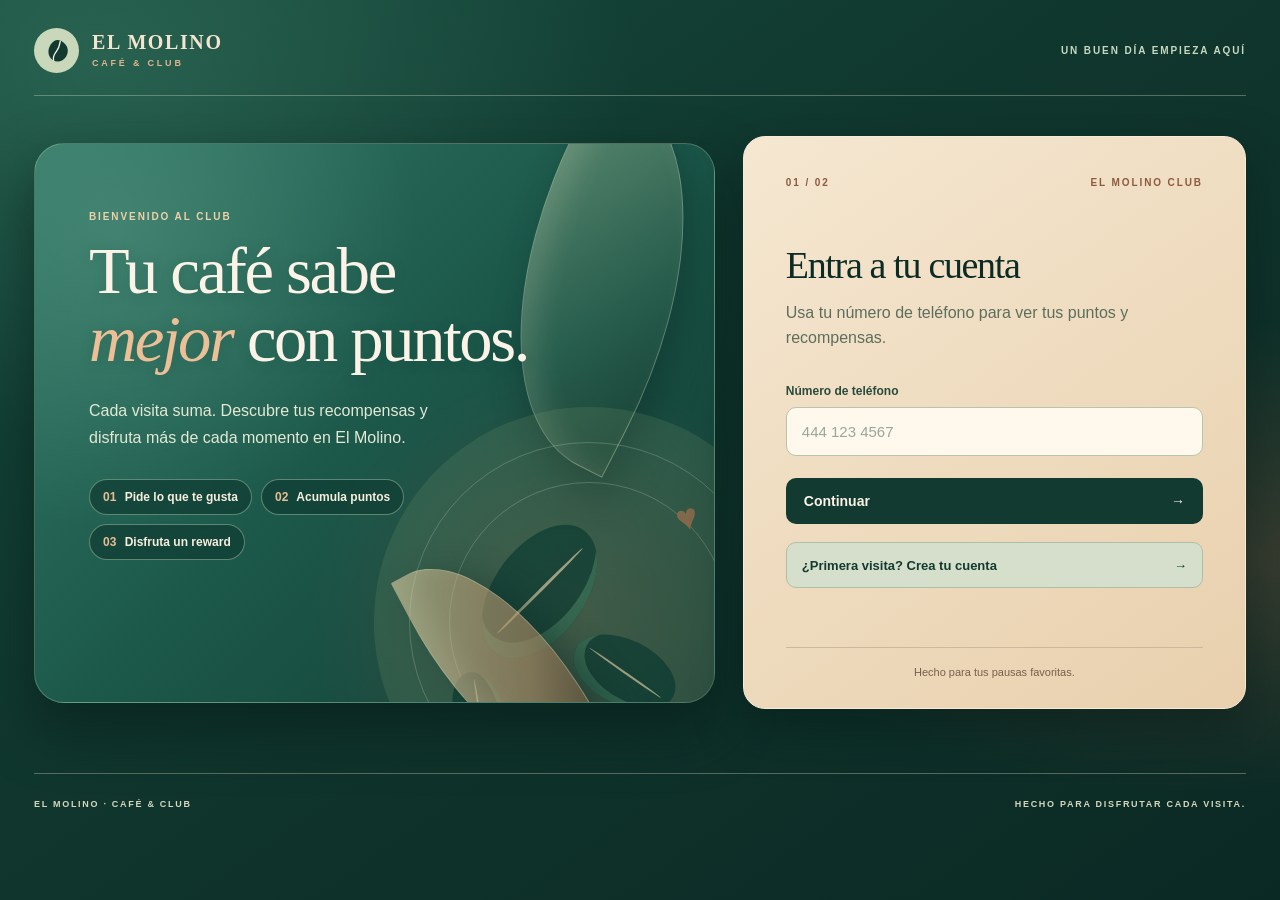
==== commit de6a64d5: "Apply botanical palette across Club and staff site" ====
--- a/web/index.html
+++ b/web/index.html
@@ -2,8 +2,8 @@
 <html lang="es-MX">
 <head>
   <meta charset="utf-8"><meta name="viewport" content="width=device-width, initial-scale=1">
-  <meta name="theme-color" content="#173d33"><meta name="description" content="El Molino Club: puntos y recompensas para cada visita.">
-  <link rel="manifest" href="./manifest.webmanifest"><link rel="stylesheet" href="./styles.css"><title>El Molino Club</title>
+  <meta name="theme-color" content="#123a30"><meta name="description" content="El Molino Club: puntos y recompensas para cada visita.">
+  <link rel="manifest" href="./manifest.webmanifest"><link rel="stylesheet" href="./styles.css"><link rel="stylesheet" href="./theme.css"><title>El Molino Club</title>
 </head>
 <body class="customer-page">
   <main class="shell">
--- a/web/theme.css
+++ b/web/theme.css
@@ -0,0 +1,188 @@
+:root{
+  --forest:#123a30;
+  --forest-deep:#0c2b25;
+  --teal:#2b695b;
+  --leaf:#68946d;
+  --sage:#9eb18d;
+  --clay:#7a4d3d;
+  --cocoa:#51382f;
+  --sand:#ddb58e;
+  --cream:#f3e5cf;
+  --paper:#fbf3e7;
+  --ink:#17392f;
+  --muted-ink:#536c5d;
+  font-family:Arial,Helvetica,sans-serif;
+  color:var(--cream);
+  background:var(--forest-deep);
+}
+
+body.customer-page,body.staff-page{
+  color:var(--cream);
+  background:
+    radial-gradient(ellipse at 8% 6%,#39786288 0,transparent 32%),
+    radial-gradient(ellipse at 97% 62%,#78503b66 0,transparent 30%),
+    linear-gradient(145deg,#164b3d 0%,#10372e 42%,#0b2924 100%);
+}
+:focus-visible{outline-color:var(--sand)}
+button{background:var(--teal);color:var(--paper)}
+button:hover:not(:disabled){background:#357b67}
+button:disabled{background:#9caa98;color:#385044}
+input,select,textarea{border-color:#b7c8b4;background:#fffaf1;color:var(--ink)}
+input:focus,select:focus,textarea:focus{border-color:var(--teal);outline:3px solid #7ea78977}
+.eyebrow{color:#d3a07c}
+.muted{color:#c4d0b9}
+.message{color:#376f53}
+.error{color:#a83327!important}
+.card{background:var(--paper);border-color:#dccbb3;box-shadow:0 18px 45px #061a1680}
+
+/* Customer entrance: a botanical field beside the warm sign-in card. */
+.customer-page .shell{max-width:1280px}
+.customer-page .site-header{border-color:#e3e2c955}
+.customer-page .brand{color:var(--cream)}
+.customer-page .brand-mark{background:#c9d8ba;color:var(--forest)}
+.customer-page .brand-wordmark small{color:var(--sand)}
+.customer-page .header-kicker{color:#c6d9c0}
+.customer-page .login-layout{grid-template-columns:minmax(0,1.15fr) minmax(350px,.85fr);gap:28px;min-height:640px;padding:40px 0 64px}
+.customer-page .login-story{
+  min-height:560px;padding:67px 54px 38px;border:1px solid #c9dfbf44;border-radius:30px;
+  background:
+    radial-gradient(circle at 12% 15%,#58988477 0,transparent 39%),
+    radial-gradient(circle at 77% 85%,#8b5b4444 0,transparent 35%),
+    linear-gradient(135deg,#347967 0%,#1c594b 48%,#133d35 100%);
+  box-shadow:0 26px 55px #071e18a8;isolation:isolate;
+}
+.customer-page .login-story::before,.customer-page .login-story::after{
+  content:"";position:absolute;z-index:0;pointer-events:none;border-radius:0 85% 0 85%;
+  background:linear-gradient(120deg,#b7caa167,#47775e55 60%,#153f33a8);
+  border:1px solid #d9e4c553;box-shadow:inset 16px 0 28px #f0e9cb24,15px 18px 35px #0b2b2677;
+}
+.customer-page .login-story::before{width:180px;height:355px;right:3%;top:-45px;transform:rotate(27deg)}
+.customer-page .login-story::after{width:118px;height:255px;right:22%;bottom:-95px;transform:rotate(-28deg);background:linear-gradient(115deg,#edd5a37a,#a28460a8 62%,#574330aa)}
+.customer-page .login-story h1{max-width:590px;color:var(--paper);text-shadow:0 2px 12px #143e3540}
+.customer-page .login-story h1 em{color:#edbf96}
+.customer-page .login-story .eyebrow{color:#efd1a8}
+.customer-page .story-copy{max-width:395px;color:#e3e9d5;font-size:16px}
+.customer-page .story-steps{max-width:440px;gap:9px;margin-top:28px}
+.customer-page .story-steps span{color:#f7eedc;background:#113e34bf;border-color:#b5d3b277;backdrop-filter:blur(6px)}
+.customer-page .story-steps b{color:#e9bd92}
+.customer-page .coffee-art{right:-90px;bottom:-135px;background:#8ba77a44;opacity:.6}
+.customer-page .art-ring{border-color:#dde8cd66}
+.customer-page .art-bean{background:#0e4035;box-shadow:inset -10px -12px 0 #3b7a5c}
+.customer-page .login-panel{padding:40px 42px 30px;background:linear-gradient(145deg,#f5e7d1,#e8d0ad);border-color:#f7ead7;color:var(--ink)}
+.customer-page .login-panel h2{color:var(--forest-deep)}
+.customer-page .login-panel .muted,.customer-page .form-hint{color:#5c6e5d}
+.customer-page .panel-topline{color:#8c5b40}
+.customer-page .login-panel label{color:#294b3b}
+.customer-page .login-panel input{background:#fff9ed;border-color:#b7c5ac}
+.customer-page .login-panel button:not(.link){background:var(--forest);color:var(--paper)}
+.customer-page .login-panel button:not(.link):hover:not(:disabled){background:#286651}
+.customer-page .login-panel .link{color:var(--forest);background:transparent}
+.customer-page .login-panel #show-registration{background:#d5dfcb;color:var(--forest);border:1px solid #aebfa8}
+.customer-page .login-panel #show-registration:hover{background:#c4d4bd}
+.customer-page .login-panel .panel-footer{border-color:#cbb99e;color:#785f4d}
+.customer-page .online-club-link{background:var(--forest);color:var(--paper)}
+.customer-page .site-footer{border-color:#e3e2c955;color:#d5d7bf}
+
+/* Customer account: distinct natural surfaces and a stronger points card. */
+.customer-page .welcome h1,.customer-page .section-heading h2{color:var(--paper)}
+.customer-page .welcome .muted{color:#c9d8c3}
+.customer-page .welcome-dot{color:var(--sand)}
+.customer-page .welcome .link{color:#f0cbab}
+.customer-page .points-card{background:radial-gradient(circle at 83% 28%,#43806b99 0,transparent 39%),linear-gradient(115deg,#124637,#0d302a 77%);border:1px solid #bed3b659;box-shadow:0 20px 50px #061b15a8}
+.customer-page .points-card .eyebrow{color:#eec29a}
+.customer-page .points-label,.customer-page .points-hint{color:#d5e3cf}
+.customer-page .points-stamp{border-color:#d5e2c58c;color:#f5e9d3}
+.customer-page .section-nav{border-color:#dce6cb55}
+.customer-page .section-nav a{color:#e2e7d1}
+.customer-page .section-nav a:hover,.customer-page .section-nav a:focus{background:#94ac8766;color:#fff8e9}
+.customer-page .section-rule{background:#dce6cb55}
+.customer-page .purchase,.customer-page .reward,.customer-page .profile{background:var(--paper);border-color:#e2d3bd;color:var(--ink);box-shadow:0 9px 26px #061c1766}
+.customer-page .purchase h3,.customer-page .reward h3,.customer-page .profile h2{color:var(--forest)}
+.customer-page .purchase-heading strong,.customer-page .reward strong{color:var(--clay)}
+.customer-page .purchase-products,.customer-page .purchases,.customer-page .reward p,.customer-page .profile .muted{color:var(--muted-ink)}
+.customer-page .purchase-points{background:#dce9cf;color:var(--forest)}
+.customer-page .reward:nth-child(3n+2){background:#d4dfc7;border-color:#c3d0b3}
+.customer-page .reward:nth-child(3n+3){background:#ecd0ad;border-color:#e1bd97}
+.customer-page .reward button{background:var(--clay);color:#fff6ea}
+.customer-page .reward button:hover:not(:disabled){background:#935c45}
+.customer-page .reward button:disabled{background:#c5c9b9;color:#506153}
+.customer-page .campaign{background:#9daf86;border-color:#bacc9e;color:var(--forest-deep);box-shadow:0 9px 26px #061c1766}
+.customer-page .campaign:nth-child(even){background:#b88970;border-color:#cba28c;color:#fff9e8}
+.customer-page .campaign:nth-child(even) p:not(.eyebrow),.customer-page .campaign:nth-child(even) h3{color:#fff9e8}
+.customer-page .campaign button{background:var(--forest)}
+.customer-page .profile label{color:#355643}
+
+/* Team workspace uses the same materials and visual hierarchy. */
+body.staff-page{background:radial-gradient(ellipse at 9% 0,#39786277 0,transparent 32%),radial-gradient(ellipse at 98% 86%,#76503a66 0,transparent 34%),linear-gradient(145deg,#164b3d,#0d3029 72%)}
+.staff-page .staff-header{background:#f1e3ca;border-color:#ddc7a9;box-shadow:0 12px 34px #061b16a3}
+.staff-page .brand{color:var(--forest-deep)}
+.staff-page .brand-mark{background:#bfd0ad;color:var(--forest)}
+.staff-page .brand-wordmark small{color:var(--clay)}
+.staff-page .staff-header a,.staff-page .staff-language>button,.staff-page .staff-account button{background:#d7e0c9;border-color:#b6c6a9;color:var(--forest)}
+.staff-page .staff-header a:hover,.staff-page .staff-language>button:hover,.staff-page .staff-account button:hover{background:#c4d3b9}
+.staff-page .staff-language-menu{background:var(--paper);border-color:#d1c1a9}
+.staff-page .staff-language-menu button{color:var(--forest)}
+.staff-page .staff-intro{background:radial-gradient(circle at 84% 20%,#5b8b6c 0,transparent 38%),linear-gradient(120deg,#275f51,#133d34);border:1px solid #cfdfc154;box-shadow:0 20px 50px #061b15aa}
+.staff-page .staff-intro .muted{color:#e0e8d3}
+.staff-page .staff-intro .eyebrow{color:#f0c9a0}
+.staff-page .staff-intro .welcome-dot{color:var(--sand)}
+.staff-page .staff-login-card{background:linear-gradient(145deg,#f5e7d1,#ead6b8);border-color:#f3e6d1;color:var(--ink)}
+.staff-page .staff-login-card .muted{color:#5b705f}
+.staff-page .staff-login-card label{color:#325443}
+.staff-page .staff-login-card input{background:#fff9ef}
+.staff-page .staff-login-card summary{color:var(--forest)}
+.staff-page .staff-file-notice{background:#e7cbb0;border-color:#c49d7c;color:#4b382f}
+.staff-page .staff-security{background:#ddc7a9;border-color:#bd9a7b;color:#503b31}
+.staff-page.staff-signed-in .staff-tabs{background:#e9e0c9;border:1px solid #d2c4a8}
+.staff-page.staff-signed-in .staff-tabs button{color:var(--forest)}
+.staff-page.staff-signed-in .staff-tabs button.active{background:var(--forest);color:var(--paper)}
+.staff-page .staff-workspace .card{background:var(--paper);border-color:#e1cfb6;box-shadow:0 12px 32px #061c177a;color:var(--ink)}
+.staff-page .staff-workspace .card h2,.staff-page .staff-workspace .card h3{color:var(--forest-deep)}
+.staff-page .staff-workspace .card .muted{color:#5b705f}
+.staff-page .staff-workspace .card .eyebrow{color:#a5654b}
+.staff-page .staff-workspace label{color:#355644}
+.staff-page .staff-workspace input,.staff-page .staff-workspace select,.staff-page .staff-workspace textarea{background:#fffbf2;border-color:#b9c8b2;color:var(--ink)}
+.staff-page .staff-workspace button{background:var(--forest);color:var(--paper)}
+.staff-page .staff-workspace button:hover:not(:disabled){background:#2b6b55}
+.staff-page .staff-workspace .secondary{background:#d5e0ca;color:var(--forest)}
+.staff-page .staff-workspace .secondary:hover:not(:disabled){background:#c3d3b8}
+.staff-page #manager-view>.manager-tabs{background:#e9d8bd;border-color:#d7c2a3;box-shadow:0 12px 32px #061c177a}
+.staff-page #manager-view>.manager-tabs button{color:var(--forest)}
+.staff-page #manager-view>.manager-tabs button:hover{background:#d3ddc4}
+.staff-page #manager-view>.manager-tabs button.active{background:var(--forest);color:var(--paper)}
+.staff-page .staff-workspace .cashier-tabs button{background:#e9d8bd;border-color:#d7c2a3;color:var(--forest)}
+.staff-page .staff-workspace .cashier-tabs button.active{background:var(--forest);color:var(--paper)}
+.staff-page .staff-workspace .overview-grid button{background:var(--forest);color:var(--paper);border-color:#25594b}
+.staff-page .staff-workspace .overview-grid button:nth-child(2){background:#91aa80;color:var(--forest-deep);border-color:#a8bd97}
+.staff-page .staff-workspace .overview-grid button:nth-child(3){background:#7d503f;color:#fff4e4;border-color:#986750}
+.staff-page .staff-workspace .overview-grid button:nth-child(4){background:#d6ad83;color:var(--forest-deep);border-color:#ddb896}
+.staff-page .staff-workspace .overview-grid button:nth-child(5){background:#2f705d;color:#fff4e4;border-color:#4a8c70}
+.staff-page .staff-workspace .overview-grid button:hover{filter:brightness(1.09);transform:translateY(-2px)}
+.staff-page .overview-grid button span,.staff-page .overview-grid button small,.staff-page .overview-grid button small span{color:inherit;opacity:.82}
+.staff-page .reward-editor,.staff-page .staff-workspace .manager-access,.staff-page .staff-result,.staff-page .purchase-item,.staff-page .cashier-purchase,.staff-page #cashier-customer,.staff-page #redemption-details{background:#e4ead8;border-color:#cad7bf;color:var(--ink)}
+.staff-page .reward-card,.staff-page .campaign-preview,.staff-page .campaign-audit{background:#fff9ed;border-color:#e2d1b8;color:var(--ink)}
+.staff-page .reward-card h4{color:var(--forest)}
+.staff-page .reward-state.is-active{background:#d3e6c7;color:#1d5d3b}
+.staff-page .reward-state.is-paused{background:#ead0b6;color:#754835}
+.staff-page .reward-empty{background:#e4ead8;border-color:#bfcdb4;color:#46614e}
+.staff-page .reconciliation-tools,.staff-page .campaign-audit-row{background:#e4ead8;border-color:#cad7bf}
+.staff-page .reconciliation-badge{background:#e8cfaa;color:#694730}
+.staff-page .reconciliation-result.amount_mismatch{background:#f4ddca;border-color:#d5ab94}
+.staff-page .message{color:#376f53}
+
+@media(max-width:900px){
+  .customer-page .login-layout{gap:18px}
+  .customer-page .login-story{padding:50px 33px;min-height:500px}
+  .customer-page .login-story::before{right:-8%}
+}
+@media(max-width:680px){
+  .customer-page .login-layout{display:block;padding-top:20px}
+  .customer-page .login-story{min-height:330px;padding:30px 26px;border-radius:23px}
+  .customer-page .login-story h1{font-size:clamp(39px,10vw,55px)}
+  .customer-page .login-story::before{width:115px;height:220px;right:-12%;top:-24px}
+  .customer-page .login-story::after{width:75px;height:160px;right:12%;bottom:-65px}
+  .customer-page .coffee-art{width:230px;height:230px;right:-110px;bottom:-90px;opacity:.32}
+  .customer-page .login-panel{margin-top:16px;padding:27px 24px}
+  .staff-page .staff-intro{padding:29px 25px}
+  .staff-page .staff-workspace .card{padding:23px}
+}
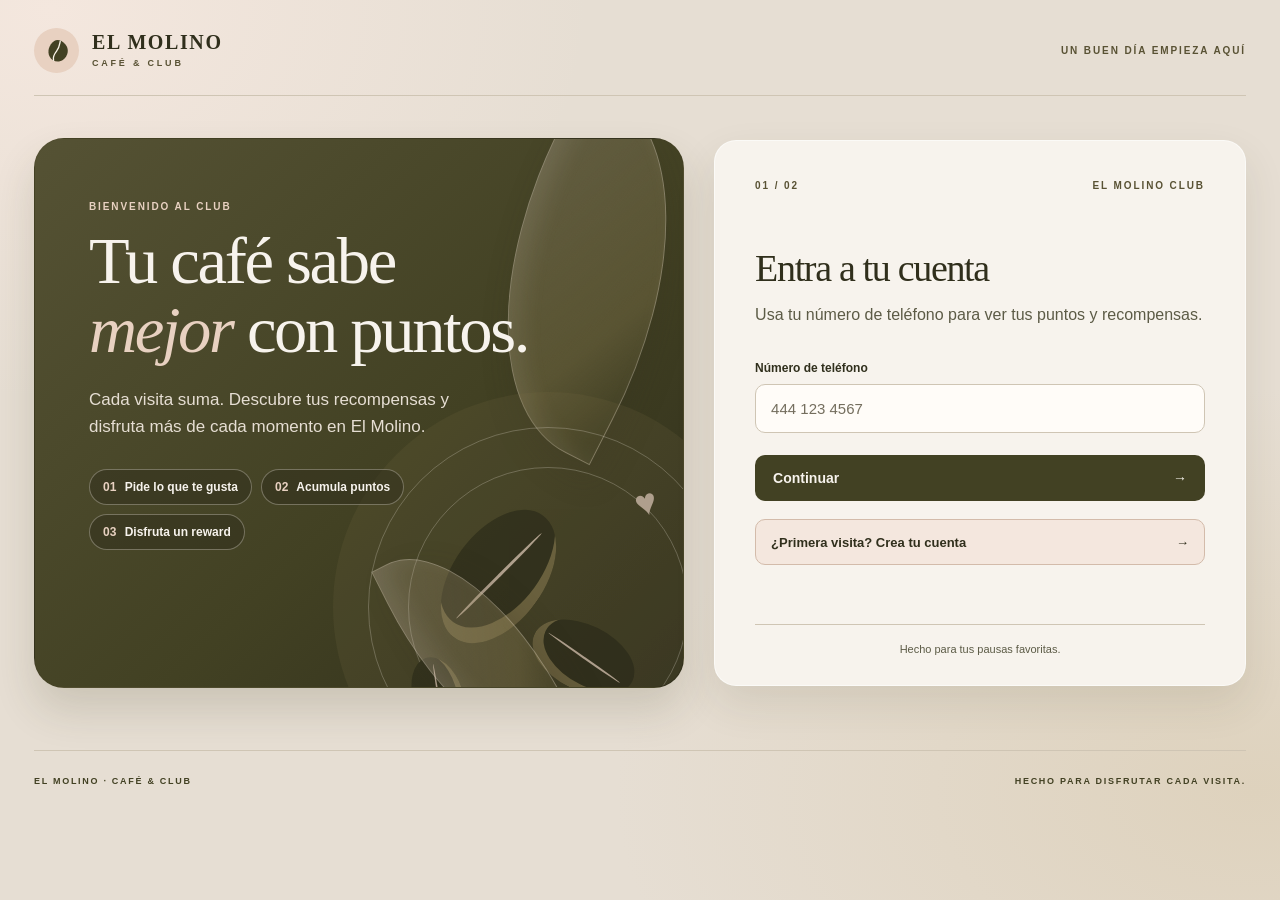
==== commit 86413f07: "Rebuild Club and staff theme with Moss, Olive, Oat and Blush" ====
--- a/web/index.html
+++ b/web/index.html
@@ -3,7 +3,7 @@
 <head>
   <meta charset="utf-8"><meta name="viewport" content="width=device-width, initial-scale=1">
   <meta name="theme-color" content="#123a30"><meta name="description" content="El Molino Club: puntos y recompensas para cada visita.">
-  <link rel="manifest" href="./manifest.webmanifest"><link rel="stylesheet" href="./styles.css"><link rel="stylesheet" href="./theme.css"><title>El Molino Club</title>
+  <link rel="manifest" href="./manifest.webmanifest"><link rel="stylesheet" href="./styles.css"><link rel="stylesheet" href="./theme.css?v=20"><title>El Molino Club</title>
 </head>
 <body class="customer-page">
   <main class="shell">
@@ -34,7 +34,7 @@
 
     <section id="club-view" hidden>
       <div class="welcome"><div><p class="eyebrow">TU ESPACIO EN EL MOLINO</p><h1>Hola, <span id="customer-name"></span><span class="welcome-dot">.</span></h1><p class="muted">Qué gusto tenerte de vuelta.</p></div><button id="logout" class="link">Cerrar sesión</button></div>
-      <article class="points-card"><div class="points-art" aria-hidden="true"><i></i><i></i><i></i></div><div class="points-content"><p class="eyebrow">TU TARJETA DEL CLUB</p><span class="points-label">Puntos disponibles</span><strong id="points-balance">0</strong><span class="points-hint">Cada visita te acerca a algo delicioso.</span></div><div class="points-stamp">EL<br>MOLINO<br>CLUB</div></article>
+      <article class="points-card"><div class="points-art" aria-hidden="true"><i></i><i></i><i></i></div><div class="points-content"><p class="eyebrow">TU TARJETA DEL CLUB</p><span class="points-label">Puntos disponibles</span><strong id="points-balance">0</strong><span class="points-hint">Cada visita te acerca a algo delicioso.</span><button id="show-member-qr" type="button" class="club-qr-button">Mostrar mi QR</button><p id="member-qr-message" class="club-qr-message" role="status"></p><div id="member-qr-panel" class="club-qr-panel" hidden><img id="member-qr-image" alt="QR de mi tarjeta del Club"><p>Muéstralo al personal antes de sumar puntos.</p></div></div><div class="points-stamp">EL<br>MOLINO<br>CLUB</div></article>
       <nav class="section-nav" aria-label="Secciones del club"><a href="#campaign-section">Para ti</a><a href="#rewards-section">Rewards</a><a href="#purchases-section">Tus compras</a><a href="#redemptions-section">Tus canjes</a><a href="#profile-section">Tu perfil</a></nav>
       <div class="club-grid"><div class="club-main">
         <section id="campaign-section" class="content-section" hidden><div class="section-heading"><div><p class="eyebrow">SELECCIONADO PARA TI</p><h2>Algo especial</h2></div><span class="section-rule" aria-hidden="true"></span></div><div id="campaigns" class="campaigns"></div></section>
--- a/web/theme.css
+++ b/web/theme.css
@@ -1,188 +1,321 @@
-:root{
-  --forest:#123a30;
-  --forest-deep:#0c2b25;
-  --teal:#2b695b;
-  --leaf:#68946d;
-  --sage:#9eb18d;
-  --clay:#7a4d3d;
-  --cocoa:#51382f;
-  --sand:#ddb58e;
-  --cream:#f3e5cf;
-  --paper:#fbf3e7;
-  --ink:#17392f;
-  --muted-ink:#536c5d;
-  font-family:Arial,Helvetica,sans-serif;
-  color:var(--cream);
-  background:var(--forest-deep);
-}
-
-body.customer-page,body.staff-page{
-  color:var(--cream);
+:root {
+  /* El Molino palette: Moss, Olive, Oat, Blush. */
+  --moss:#424123;
+  --olive:#80744c;
+  --oat:#e6ded3;
+  --blush:#e8d1c1;
+  --moss-deep:#302f1c;
+  --olive-deep:#595234;
+  --oat-light:#f7f3ed;
+  --blush-light:#f4e7de;
+  --line:#cfc5b4;
+  --text-muted:#5c5b46;
+  --color-page:var(--oat);
+  --color-surface:var(--oat-light);
+  --color-text:var(--moss-deep);
+  --color-text-secondary:var(--text-muted);
+  --color-accent-solid:var(--moss);
+  --color-accent-text:var(--oat-light);
+  --color-border:var(--line);
+  --forest:var(--moss);
+  --forest-deep:var(--moss-deep);
+  --teal:var(--moss);
+  --leaf:var(--olive);
+  --sage:var(--olive);
+  --clay:var(--olive-deep);
+  --cocoa:var(--moss-deep);
+  --sand:var(--blush);
+  --cream:var(--oat);
+  --paper:var(--oat-light);
+  --ink:var(--moss-deep);
+  --muted-ink:var(--text-muted);
+  color:var(--color-text);
+  background:var(--color-page);
+}
+
+* { -webkit-tap-highlight-color:transparent; }
+html { scroll-behavior:smooth; }
+body.customer-page,
+body.staff-page {
+  color:var(--color-text);
   background:
-    radial-gradient(ellipse at 8% 6%,#39786288 0,transparent 32%),
-    radial-gradient(ellipse at 97% 62%,#78503b66 0,transparent 30%),
-    linear-gradient(145deg,#164b3d 0%,#10372e 42%,#0b2924 100%);
-}
-:focus-visible{outline-color:var(--sand)}
-button{background:var(--teal);color:var(--paper)}
-button:hover:not(:disabled){background:#357b67}
-button:disabled{background:#9caa98;color:#385044}
-input,select,textarea{border-color:#b7c8b4;background:#fffaf1;color:var(--ink)}
-input:focus,select:focus,textarea:focus{border-color:var(--teal);outline:3px solid #7ea78977}
-.eyebrow{color:#d3a07c}
-.muted{color:#c4d0b9}
-.message{color:#376f53}
-.error{color:#a83327!important}
-.card{background:var(--paper);border-color:#dccbb3;box-shadow:0 18px 45px #061a1680}
-
-/* Customer entrance: a botanical field beside the warm sign-in card. */
-.customer-page .shell{max-width:1280px}
-.customer-page .site-header{border-color:#e3e2c955}
-.customer-page .brand{color:var(--cream)}
-.customer-page .brand-mark{background:#c9d8ba;color:var(--forest)}
-.customer-page .brand-wordmark small{color:var(--sand)}
-.customer-page .header-kicker{color:#c6d9c0}
-.customer-page .login-layout{grid-template-columns:minmax(0,1.15fr) minmax(350px,.85fr);gap:28px;min-height:640px;padding:40px 0 64px}
-.customer-page .login-story{
-  min-height:560px;padding:67px 54px 38px;border:1px solid #c9dfbf44;border-radius:30px;
-  background:
-    radial-gradient(circle at 12% 15%,#58988477 0,transparent 39%),
-    radial-gradient(circle at 77% 85%,#8b5b4444 0,transparent 35%),
-    linear-gradient(135deg,#347967 0%,#1c594b 48%,#133d35 100%);
-  box-shadow:0 26px 55px #071e18a8;isolation:isolate;
-}
-.customer-page .login-story::before,.customer-page .login-story::after{
-  content:"";position:absolute;z-index:0;pointer-events:none;border-radius:0 85% 0 85%;
-  background:linear-gradient(120deg,#b7caa167,#47775e55 60%,#153f33a8);
-  border:1px solid #d9e4c553;box-shadow:inset 16px 0 28px #f0e9cb24,15px 18px 35px #0b2b2677;
-}
-.customer-page .login-story::before{width:180px;height:355px;right:3%;top:-45px;transform:rotate(27deg)}
-.customer-page .login-story::after{width:118px;height:255px;right:22%;bottom:-95px;transform:rotate(-28deg);background:linear-gradient(115deg,#edd5a37a,#a28460a8 62%,#574330aa)}
-.customer-page .login-story h1{max-width:590px;color:var(--paper);text-shadow:0 2px 12px #143e3540}
-.customer-page .login-story h1 em{color:#edbf96}
-.customer-page .login-story .eyebrow{color:#efd1a8}
-.customer-page .story-copy{max-width:395px;color:#e3e9d5;font-size:16px}
-.customer-page .story-steps{max-width:440px;gap:9px;margin-top:28px}
-.customer-page .story-steps span{color:#f7eedc;background:#113e34bf;border-color:#b5d3b277;backdrop-filter:blur(6px)}
-.customer-page .story-steps b{color:#e9bd92}
-.customer-page .coffee-art{right:-90px;bottom:-135px;background:#8ba77a44;opacity:.6}
-.customer-page .art-ring{border-color:#dde8cd66}
-.customer-page .art-bean{background:#0e4035;box-shadow:inset -10px -12px 0 #3b7a5c}
-.customer-page .login-panel{padding:40px 42px 30px;background:linear-gradient(145deg,#f5e7d1,#e8d0ad);border-color:#f7ead7;color:var(--ink)}
-.customer-page .login-panel h2{color:var(--forest-deep)}
-.customer-page .login-panel .muted,.customer-page .form-hint{color:#5c6e5d}
-.customer-page .panel-topline{color:#8c5b40}
-.customer-page .login-panel label{color:#294b3b}
-.customer-page .login-panel input{background:#fff9ed;border-color:#b7c5ac}
-.customer-page .login-panel button:not(.link){background:var(--forest);color:var(--paper)}
-.customer-page .login-panel button:not(.link):hover:not(:disabled){background:#286651}
-.customer-page .login-panel .link{color:var(--forest);background:transparent}
-.customer-page .login-panel #show-registration{background:#d5dfcb;color:var(--forest);border:1px solid #aebfa8}
-.customer-page .login-panel #show-registration:hover{background:#c4d4bd}
-.customer-page .login-panel .panel-footer{border-color:#cbb99e;color:#785f4d}
-.customer-page .online-club-link{background:var(--forest);color:var(--paper)}
-.customer-page .site-footer{border-color:#e3e2c955;color:#d5d7bf}
-
-/* Customer account: distinct natural surfaces and a stronger points card. */
-.customer-page .welcome h1,.customer-page .section-heading h2{color:var(--paper)}
-.customer-page .welcome .muted{color:#c9d8c3}
-.customer-page .welcome-dot{color:var(--sand)}
-.customer-page .welcome .link{color:#f0cbab}
-.customer-page .points-card{background:radial-gradient(circle at 83% 28%,#43806b99 0,transparent 39%),linear-gradient(115deg,#124637,#0d302a 77%);border:1px solid #bed3b659;box-shadow:0 20px 50px #061b15a8}
-.customer-page .points-card .eyebrow{color:#eec29a}
-.customer-page .points-label,.customer-page .points-hint{color:#d5e3cf}
-.customer-page .points-stamp{border-color:#d5e2c58c;color:#f5e9d3}
-.customer-page .section-nav{border-color:#dce6cb55}
-.customer-page .section-nav a{color:#e2e7d1}
-.customer-page .section-nav a:hover,.customer-page .section-nav a:focus{background:#94ac8766;color:#fff8e9}
-.customer-page .section-rule{background:#dce6cb55}
-.customer-page .purchase,.customer-page .reward,.customer-page .profile{background:var(--paper);border-color:#e2d3bd;color:var(--ink);box-shadow:0 9px 26px #061c1766}
-.customer-page .purchase h3,.customer-page .reward h3,.customer-page .profile h2{color:var(--forest)}
-.customer-page .purchase-heading strong,.customer-page .reward strong{color:var(--clay)}
-.customer-page .purchase-products,.customer-page .purchases,.customer-page .reward p,.customer-page .profile .muted{color:var(--muted-ink)}
-.customer-page .purchase-points{background:#dce9cf;color:var(--forest)}
-.customer-page .reward:nth-child(3n+2){background:#d4dfc7;border-color:#c3d0b3}
-.customer-page .reward:nth-child(3n+3){background:#ecd0ad;border-color:#e1bd97}
-.customer-page .reward button{background:var(--clay);color:#fff6ea}
-.customer-page .reward button:hover:not(:disabled){background:#935c45}
-.customer-page .reward button:disabled{background:#c5c9b9;color:#506153}
-.customer-page .campaign{background:#9daf86;border-color:#bacc9e;color:var(--forest-deep);box-shadow:0 9px 26px #061c1766}
-.customer-page .campaign:nth-child(even){background:#b88970;border-color:#cba28c;color:#fff9e8}
-.customer-page .campaign:nth-child(even) p:not(.eyebrow),.customer-page .campaign:nth-child(even) h3{color:#fff9e8}
-.customer-page .campaign button{background:var(--forest)}
-.customer-page .profile label{color:#355643}
-
-/* Team workspace uses the same materials and visual hierarchy. */
-body.staff-page{background:radial-gradient(ellipse at 9% 0,#39786277 0,transparent 32%),radial-gradient(ellipse at 98% 86%,#76503a66 0,transparent 34%),linear-gradient(145deg,#164b3d,#0d3029 72%)}
-.staff-page .staff-header{background:#f1e3ca;border-color:#ddc7a9;box-shadow:0 12px 34px #061b16a3}
-.staff-page .brand{color:var(--forest-deep)}
-.staff-page .brand-mark{background:#bfd0ad;color:var(--forest)}
-.staff-page .brand-wordmark small{color:var(--clay)}
-.staff-page .staff-header a,.staff-page .staff-language>button,.staff-page .staff-account button{background:#d7e0c9;border-color:#b6c6a9;color:var(--forest)}
-.staff-page .staff-header a:hover,.staff-page .staff-language>button:hover,.staff-page .staff-account button:hover{background:#c4d3b9}
-.staff-page .staff-language-menu{background:var(--paper);border-color:#d1c1a9}
-.staff-page .staff-language-menu button{color:var(--forest)}
-.staff-page .staff-intro{background:radial-gradient(circle at 84% 20%,#5b8b6c 0,transparent 38%),linear-gradient(120deg,#275f51,#133d34);border:1px solid #cfdfc154;box-shadow:0 20px 50px #061b15aa}
-.staff-page .staff-intro .muted{color:#e0e8d3}
-.staff-page .staff-intro .eyebrow{color:#f0c9a0}
-.staff-page .staff-intro .welcome-dot{color:var(--sand)}
-.staff-page .staff-login-card{background:linear-gradient(145deg,#f5e7d1,#ead6b8);border-color:#f3e6d1;color:var(--ink)}
-.staff-page .staff-login-card .muted{color:#5b705f}
-.staff-page .staff-login-card label{color:#325443}
-.staff-page .staff-login-card input{background:#fff9ef}
-.staff-page .staff-login-card summary{color:var(--forest)}
-.staff-page .staff-file-notice{background:#e7cbb0;border-color:#c49d7c;color:#4b382f}
-.staff-page .staff-security{background:#ddc7a9;border-color:#bd9a7b;color:#503b31}
-.staff-page.staff-signed-in .staff-tabs{background:#e9e0c9;border:1px solid #d2c4a8}
-.staff-page.staff-signed-in .staff-tabs button{color:var(--forest)}
-.staff-page.staff-signed-in .staff-tabs button.active{background:var(--forest);color:var(--paper)}
-.staff-page .staff-workspace .card{background:var(--paper);border-color:#e1cfb6;box-shadow:0 12px 32px #061c177a;color:var(--ink)}
-.staff-page .staff-workspace .card h2,.staff-page .staff-workspace .card h3{color:var(--forest-deep)}
-.staff-page .staff-workspace .card .muted{color:#5b705f}
-.staff-page .staff-workspace .card .eyebrow{color:#a5654b}
-.staff-page .staff-workspace label{color:#355644}
-.staff-page .staff-workspace input,.staff-page .staff-workspace select,.staff-page .staff-workspace textarea{background:#fffbf2;border-color:#b9c8b2;color:var(--ink)}
-.staff-page .staff-workspace button{background:var(--forest);color:var(--paper)}
-.staff-page .staff-workspace button:hover:not(:disabled){background:#2b6b55}
-.staff-page .staff-workspace .secondary{background:#d5e0ca;color:var(--forest)}
-.staff-page .staff-workspace .secondary:hover:not(:disabled){background:#c3d3b8}
-.staff-page #manager-view>.manager-tabs{background:#e9d8bd;border-color:#d7c2a3;box-shadow:0 12px 32px #061c177a}
-.staff-page #manager-view>.manager-tabs button{color:var(--forest)}
-.staff-page #manager-view>.manager-tabs button:hover{background:#d3ddc4}
-.staff-page #manager-view>.manager-tabs button.active{background:var(--forest);color:var(--paper)}
-.staff-page .staff-workspace .cashier-tabs button{background:#e9d8bd;border-color:#d7c2a3;color:var(--forest)}
-.staff-page .staff-workspace .cashier-tabs button.active{background:var(--forest);color:var(--paper)}
-.staff-page .staff-workspace .overview-grid button{background:var(--forest);color:var(--paper);border-color:#25594b}
-.staff-page .staff-workspace .overview-grid button:nth-child(2){background:#91aa80;color:var(--forest-deep);border-color:#a8bd97}
-.staff-page .staff-workspace .overview-grid button:nth-child(3){background:#7d503f;color:#fff4e4;border-color:#986750}
-.staff-page .staff-workspace .overview-grid button:nth-child(4){background:#d6ad83;color:var(--forest-deep);border-color:#ddb896}
-.staff-page .staff-workspace .overview-grid button:nth-child(5){background:#2f705d;color:#fff4e4;border-color:#4a8c70}
-.staff-page .staff-workspace .overview-grid button:hover{filter:brightness(1.09);transform:translateY(-2px)}
-.staff-page .overview-grid button span,.staff-page .overview-grid button small,.staff-page .overview-grid button small span{color:inherit;opacity:.82}
-.staff-page .reward-editor,.staff-page .staff-workspace .manager-access,.staff-page .staff-result,.staff-page .purchase-item,.staff-page .cashier-purchase,.staff-page #cashier-customer,.staff-page #redemption-details{background:#e4ead8;border-color:#cad7bf;color:var(--ink)}
-.staff-page .reward-card,.staff-page .campaign-preview,.staff-page .campaign-audit{background:#fff9ed;border-color:#e2d1b8;color:var(--ink)}
-.staff-page .reward-card h4{color:var(--forest)}
-.staff-page .reward-state.is-active{background:#d3e6c7;color:#1d5d3b}
-.staff-page .reward-state.is-paused{background:#ead0b6;color:#754835}
-.staff-page .reward-empty{background:#e4ead8;border-color:#bfcdb4;color:#46614e}
-.staff-page .reconciliation-tools,.staff-page .campaign-audit-row{background:#e4ead8;border-color:#cad7bf}
-.staff-page .reconciliation-badge{background:#e8cfaa;color:#694730}
-.staff-page .reconciliation-result.amount_mismatch{background:#f4ddca;border-color:#d5ab94}
-.staff-page .message{color:#376f53}
-
-@media(max-width:900px){
-  .customer-page .login-layout{gap:18px}
-  .customer-page .login-story{padding:50px 33px;min-height:500px}
-  .customer-page .login-story::before{right:-8%}
-}
-@media(max-width:680px){
-  .customer-page .login-layout{display:block;padding-top:20px}
-  .customer-page .login-story{min-height:330px;padding:30px 26px;border-radius:23px}
-  .customer-page .login-story h1{font-size:clamp(39px,10vw,55px)}
-  .customer-page .login-story::before{width:115px;height:220px;right:-12%;top:-24px}
-  .customer-page .login-story::after{width:75px;height:160px;right:12%;bottom:-65px}
-  .customer-page .coffee-art{width:230px;height:230px;right:-110px;bottom:-90px;opacity:.32}
-  .customer-page .login-panel{margin-top:16px;padding:27px 24px}
-  .staff-page .staff-intro{padding:29px 25px}
-  .staff-page .staff-workspace .card{padding:23px}
-}
+    radial-gradient(ellipse at 4% 1%,#f4e7de 0,transparent 31%),
+    radial-gradient(ellipse at 98% 88%,#ded2bd 0,transparent 36%),
+    var(--color-page);
+}
+::selection { background:var(--olive);color:var(--oat-light); }
+:focus-visible { outline:3px solid var(--olive-deep);outline-offset:3px; }
+h1,h2,h3 { color:var(--moss-deep);text-wrap:balance; }
+p { text-wrap:pretty; }
+button,input,select,textarea { font-family:Arial,Helvetica,sans-serif; }
+button {
+  background:var(--color-accent-solid);color:var(--color-accent-text);
+  transition:background-color .15s ease,transform .15s ease,box-shadow .15s ease;
+}
+button:hover:not(:disabled) { background:var(--moss-deep); }
+button:active:not(:disabled) { transform:scale(.96); }
+button:disabled { background:#d3c9b9;color:var(--text-muted); }
+input,select,textarea {
+  background:var(--oat-light);border-color:var(--line);color:var(--moss-deep);
+}
+input::placeholder { color:#746e5e; }
+input:focus,select:focus,textarea:focus {
+  border-color:var(--olive-deep);outline:3px solid #80744c55;
+}
+label { color:var(--moss-deep); }
+.eyebrow,.panel-topline { color:var(--olive-deep); }
+.muted { color:var(--color-text-secondary); }
+.message { color:var(--moss-deep); }
+.error { color:#9b4038!important; }
+.card {
+  background:var(--color-surface);border-color:var(--color-border);
+  box-shadow:0 15px 38px #42412316;
+}
+.link,.link:hover:not(:disabled) {
+  background:transparent;color:var(--moss);text-underline-offset:3px;
+}
+.online-club-link { background:var(--moss);color:var(--oat-light); }
+.online-club-link:hover { background:var(--moss-deep); }
+.signup-consent input,.profile .checkbox input { accent-color:var(--moss); }
+.site-footer { border-color:var(--line);color:var(--moss); }
+
+/* Customer welcome: a quiet editorial panel with coffee-shaped details. */
+.customer-page .shell { max-width:1280px; }
+.customer-page .site-header { border-color:var(--line); }
+.customer-page .brand { color:var(--moss-deep); }
+.customer-page .brand-mark { background:var(--blush);color:var(--moss); }
+.customer-page .brand-wordmark small,.customer-page .header-kicker { color:var(--olive-deep); }
+.customer-page .login-layout {
+  grid-template-columns:minmax(0,1.1fr) minmax(350px,.9fr);
+  gap:30px;min-height:630px;padding:42px 0 62px;
+}
+.customer-page .login-story {
+  min-height:550px;padding:62px 54px 42px;border:1px solid #42412326;
+  border-radius:30px;isolation:isolate;
+  background:linear-gradient(137deg,#555234 0%,var(--moss) 58%,var(--moss-deep) 100%);
+  box-shadow:0 22px 42px #4241232a;
+}
+.customer-page .login-story::before,.customer-page .login-story::after {
+  content:"";position:absolute;z-index:0;pointer-events:none;
+  border:1px solid #e6ded34d;border-radius:0 85% 0 85%;
+  background:linear-gradient(115deg,#e8d1c12b,#80744c66 70%,#42412322);
+  box-shadow:inset 13px 0 23px #e6ded31c,11px 16px 30px #302f1c33;
+}
+.customer-page .login-story::before {
+  width:178px;height:340px;right:1%;top:-38px;transform:rotate(27deg);
+}
+.customer-page .login-story::after {
+  width:112px;height:240px;right:23%;bottom:-88px;transform:rotate(-27deg);
+}
+.customer-page .login-story h1 {
+  position:relative;z-index:1;max-width:580px;color:var(--oat-light);
+  margin-bottom:22px;text-shadow:none;
+}
+.customer-page .login-story h1 em,.customer-page .welcome-dot { color:var(--blush); }
+.customer-page .login-story .eyebrow { color:var(--blush); }
+.customer-page .story-copy { max-width:405px;color:var(--oat);font-size:17px;line-height:1.6; }
+.customer-page .story-steps { max-width:450px;gap:9px;margin-top:29px; }
+.customer-page .story-steps span {
+  color:var(--oat-light);background:#302f1c80;border-color:#e6ded359;
+}
+.customer-page .story-steps b { color:var(--blush); }
+.customer-page .coffee-art { right:-80px;bottom:-135px;background:#80744c38;opacity:.68; }
+.customer-page .art-ring { border-color:#e6ded366; }
+.customer-page .art-bean { background:var(--moss-deep);box-shadow:inset -10px -12px 0 var(--olive); }
+.customer-page .art-bean:after { background:var(--blush); }
+.customer-page .coffee-art span { color:var(--blush); }
+.customer-page .login-panel {
+  padding:39px 40px 30px;background:var(--oat-light);
+  border-color:#ffffff99;color:var(--moss-deep);
+  box-shadow:0 18px 42px #4241231c;
+}
+.customer-page .login-panel h2 { color:var(--moss-deep); }
+.customer-page .login-panel .muted,.customer-page .form-hint { color:var(--text-muted); }
+.customer-page .login-panel label { color:var(--moss-deep); }
+.customer-page .login-panel input { background:#fffcf8;border-color:var(--line); }
+.customer-page .login-panel button:not(.link) { background:var(--moss);color:var(--oat-light); }
+.customer-page .login-panel button:not(.link):hover:not(:disabled) { background:var(--moss-deep); }
+.customer-page .login-panel .link { color:var(--moss);background:transparent; }
+.customer-page .login-panel #show-registration {
+  background:var(--blush-light);border:1px solid #d3bbaa;color:var(--moss-deep);
+}
+.customer-page .login-panel #show-registration:hover { background:var(--blush); }
+.customer-page .login-panel .panel-footer { border-color:var(--line);color:var(--text-muted); }
+
+/* Customer account, rewards and activity. */
+.customer-page .welcome h1,.customer-page .section-heading h2 { color:var(--moss-deep); }
+.customer-page .welcome .muted { color:var(--text-muted); }
+.customer-page .welcome .link { color:var(--moss); }
+.customer-page .points-card {
+  background:linear-gradient(112deg,var(--moss) 0%,var(--moss-deep) 100%);
+  color:var(--oat-light);border:1px solid #80744c88;
+  box-shadow:0 18px 40px #42412325;
+}
+.customer-page .points-card .eyebrow { color:var(--blush); }
+.customer-page .points-label,.customer-page .points-hint { color:var(--oat); }
+.customer-page .points-stamp { border-color:#e6ded399;color:var(--oat); }
+.customer-page .points-art,.customer-page .points-art:before,.customer-page .points-art:after { border-color:#e6ded333; }
+.customer-page .points-art i { background:#e8d1c126; }
+.customer-page .club-qr-button { background:var(--blush);color:var(--moss-deep); }
+.customer-page .club-qr-button:hover:not(:disabled) { background:var(--oat); }
+.customer-page .club-qr-panel,.customer-page .redemption-qr {
+  background:var(--oat-light);color:var(--moss-deep);
+}
+.customer-page .section-nav { border-color:var(--line); }
+.customer-page .section-nav a { color:var(--moss-deep); }
+.customer-page .section-nav a:hover,.customer-page .section-nav a:focus {
+  background:var(--blush);color:var(--moss-deep);
+}
+.customer-page .section-rule { background:var(--line); }
+.customer-page .purchase,.customer-page .reward,.customer-page .profile {
+  background:var(--oat-light);border-color:var(--line);color:var(--moss-deep);
+  box-shadow:0 8px 24px #42412312;
+}
+.customer-page .purchase h3,.customer-page .reward h3,.customer-page .profile h2 { color:var(--moss-deep); }
+.customer-page .purchase-heading strong,.customer-page .reward strong { color:var(--moss); }
+.customer-page .purchase-products,.customer-page .reward p,.customer-page .profile .muted { color:var(--text-muted); }
+.customer-page .purchases,.customer-page #club-view>.message,.customer-page #rewards-message { color:var(--text-muted); }
+.customer-page .purchase-points { background:var(--blush);color:var(--moss-deep); }
+.customer-page .reward:nth-child(3n+2) { background:var(--blush-light);border-color:#d8bfae; }
+.customer-page .reward:nth-child(3n+3) { background:var(--oat);border-color:#c9bdaa; }
+.customer-page .reward button,.customer-page .campaign button { background:var(--moss);color:var(--oat-light); }
+.customer-page .reward button:hover:not(:disabled),.customer-page .campaign button:hover:not(:disabled) { background:var(--moss-deep); }
+.customer-page .reward button:disabled { background:#d2c8b8;color:var(--text-muted); }
+.customer-page .campaign {
+  background:var(--blush);border-color:#d5bba9;color:var(--moss-deep);
+  box-shadow:0 8px 24px #42412312;
+}
+.customer-page .campaign:nth-child(even) { background:var(--oat-light);border-color:var(--line);color:var(--moss-deep); }
+.customer-page .campaign h3,.customer-page .campaign p:not(.eyebrow),
+.customer-page .campaign:nth-child(even) h3,.customer-page .campaign:nth-child(even) p:not(.eyebrow) { color:var(--moss-deep); }
+.customer-page .campaign .eyebrow,.customer-page .campaign:nth-child(even) .eyebrow { color:var(--olive-deep); }
+.customer-page .profile label { color:var(--moss-deep); }
+
+/* Team workspace uses the same palette with a calmer control surface. */
+body.staff-page { color:var(--moss-deep); }
+.staff-page .staff-header {
+  background:var(--oat-light);border-color:var(--line);
+  box-shadow:0 10px 30px #42412316;
+}
+.staff-page .brand { color:var(--moss-deep); }
+.staff-page .brand-mark { background:var(--blush);color:var(--moss); }
+.staff-page .brand-wordmark small { color:var(--olive-deep); }
+.staff-page .staff-header a,.staff-page .staff-language>button,.staff-page .staff-account button {
+  background:var(--oat);border-color:var(--line);color:var(--moss-deep);
+}
+.staff-page .staff-header a:hover,.staff-page .staff-language>button:hover,.staff-page .staff-account button:hover {
+  background:var(--blush);
+}
+.staff-page .staff-account strong { color:var(--moss-deep); }
+.staff-page .staff-language-menu { background:var(--oat-light);border-color:var(--line); }
+.staff-page .staff-language-menu button { color:var(--moss-deep); }
+.staff-page .staff-language-menu button:hover,.staff-page .staff-language-menu button:focus-visible { background:var(--blush-light); }
+.staff-page .staff-intro {
+  background:linear-gradient(116deg,var(--moss) 0%,var(--moss-deep) 100%);
+  border:1px solid #80744c77;box-shadow:0 16px 38px #42412327;
+}
+.staff-page .staff-intro:after { border-color:#e6ded333;box-shadow:0 0 0 55px #e6ded30c,0 0 0 110px #e6ded308; }
+.staff-page .staff-intro h1 { color:var(--oat-light); }
+.staff-page .staff-intro .muted { color:var(--oat); }
+.staff-page .staff-intro .eyebrow,.staff-page .staff-intro .welcome-dot { color:var(--blush); }
+.staff-page .staff-intro-mark { border-color:#e6ded377;background:#e6ded31c;color:var(--oat-light); }
+.staff-page .staff-login-card {
+  background:var(--blush-light);border-color:#d7bfaf;color:var(--moss-deep);
+  box-shadow:0 12px 32px #42412318;
+}
+.staff-page .staff-login-card h2,.staff-page .staff-login-card label { color:var(--moss-deep); }
+.staff-page .staff-login-card .muted { color:var(--text-muted); }
+.staff-page .staff-login-card input { background:var(--oat-light); }
+.staff-page .staff-login-card summary { color:var(--moss); }
+.staff-page .staff-security,.staff-page .staff-file-notice {
+  background:var(--blush-light);border-color:#d7bfaf;color:var(--moss-deep);
+}
+.staff-page.staff-signed-in .staff-tabs { background:var(--oat);border:1px solid var(--line); }
+.staff-page.staff-signed-in .staff-tabs button { color:var(--moss-deep); }
+.staff-page.staff-signed-in .staff-tabs button.active { background:var(--moss);color:var(--oat-light); }
+.staff-page .staff-workspace .card {
+  background:var(--oat-light);border-color:var(--line);color:var(--moss-deep);
+  box-shadow:0 10px 28px #42412314;
+}
+.staff-page .staff-workspace .card:focus-within { border-color:var(--olive); }
+.staff-page .staff-workspace .card h2,.staff-page .staff-workspace .card h3 { color:var(--moss-deep); }
+.staff-page .staff-workspace .card .muted { color:var(--text-muted); }
+.staff-page .staff-workspace .card .eyebrow,.staff-page .staff-workspace label { color:var(--olive-deep); }
+.staff-page .staff-workspace input,.staff-page .staff-workspace select,.staff-page .staff-workspace textarea {
+  background:#fffcf8;border-color:var(--line);color:var(--moss-deep);
+}
+.staff-page .staff-workspace button { background:var(--moss);color:var(--oat-light); }
+.staff-page .staff-workspace button:hover:not(:disabled) { background:var(--moss-deep); }
+.staff-page .staff-workspace .secondary,
+.staff-page .staff-workspace .cashier-tabs button,
+.staff-page #manager-view>.manager-tabs button {
+  background:var(--oat);border-color:var(--line);color:var(--moss-deep);
+}
+.staff-page .staff-workspace .secondary:hover:not(:disabled),
+.staff-page .staff-workspace .cashier-tabs button:hover,
+.staff-page #manager-view>.manager-tabs button:hover {
+  background:var(--blush);color:var(--moss-deep);
+}
+.staff-page .staff-tabs button.active,
+.staff-page .staff-workspace .cashier-tabs button.active,
+.staff-page #manager-view>.manager-tabs button.active {
+  background:var(--moss);border-color:var(--moss);color:var(--oat-light);
+}
+.staff-page #manager-view>.manager-tabs {
+  background:var(--oat-light);border:1px solid var(--line);
+  box-shadow:0 9px 24px #42412312;
+}
+.staff-page .staff-workspace .overview-grid button {
+  background:var(--moss);border-color:var(--moss-deep);color:var(--oat-light);
+}
+.staff-page .staff-workspace .overview-grid button:nth-child(2),
+.staff-page .staff-workspace .overview-grid button:nth-child(4) {
+  background:var(--oat);border-color:var(--line);color:var(--moss-deep);
+}
+.staff-page .staff-workspace .overview-grid button:nth-child(3),
+.staff-page .staff-workspace .overview-grid button:nth-child(5) {
+  background:var(--blush);border-color:#d5bba9;color:var(--moss-deep);
+}
+.staff-page .overview-grid button span,.staff-page .overview-grid button small,
+.staff-page .overview-grid button small span { color:inherit;opacity:.88; }
+.staff-page .reward-editor,.staff-page .staff-workspace .manager-access,.staff-page .staff-result,
+.staff-page .purchase-item,.staff-page .cashier-purchase,.staff-page #cashier-customer,
+.staff-page #redemption-details,.staff-page .reward-empty,.staff-page .reconciliation-tools,
+.staff-page .campaign-audit-row,.staff-page .staff-code-box {
+  background:var(--oat);border-color:var(--line);color:var(--moss-deep);
+}
+.staff-page .staff-result strong,.staff-page .cashier-purchase strong { color:var(--moss-deep); }
+.staff-page .staff-result p,.staff-page .cashier-purchase p { color:var(--text-muted); }
+.staff-page .reward-card,.staff-page .campaign-preview,.staff-page .campaign-audit {
+  background:var(--blush-light);border-color:#d7bfaf;color:var(--moss-deep);
+}
+.staff-page .reward-card h4 { color:var(--moss-deep); }
+.staff-page .reward-state.is-active { background:var(--oat);color:var(--moss-deep); }
+.staff-page .reward-state.is-paused { background:var(--blush);color:var(--moss-deep); }
+.staff-page .reconciliation-badge { background:var(--blush);color:var(--moss-deep); }
+.staff-page .reconciliation-result.amount_mismatch { background:var(--blush-light);border-color:#c9a99a; }
+.staff-page .message { color:var(--moss-deep); }
+.staff-page .campaign-list-section { border-color:var(--line); }
+.staff-page .team-permissions { border-color:var(--line); }
+
+@media(max-width:900px) {
+  .customer-page .login-layout { gap:20px; }
+  .customer-page .login-story { padding:49px 34px;min-height:500px; }
+}
+@media(max-width:680px) {
+  .customer-page .login-layout { display:block;padding-top:19px; }
+  .customer-page .login-story { min-height:350px;padding:30px 25px;border-radius:23px; }
+  .customer-page .login-story h1 { font-size:clamp(39px,10vw,55px); }
+  .customer-page .login-story::before { width:110px;height:215px;right:-10%;top:-25px; }
+  .customer-page .login-story::after { width:75px;height:155px;right:12%;bottom:-65px; }
+  .customer-page .coffee-art { width:230px;height:230px;right:-110px;bottom:-95px;opacity:.35; }
+  .customer-page .login-panel { margin-top:16px;padding:28px 24px; }
+  .staff-page .staff-intro { padding:28px 24px; }
+  .staff-page .staff-workspace .card { padding:23px; }
+  input,select,textarea { font-size:16px; }
+}
+@media(prefers-reduced-motion:reduce) {
+  html { scroll-behavior:auto; }
+  button { transition:none; }
+  button:active:not(:disabled) { transform:none; }
+}
